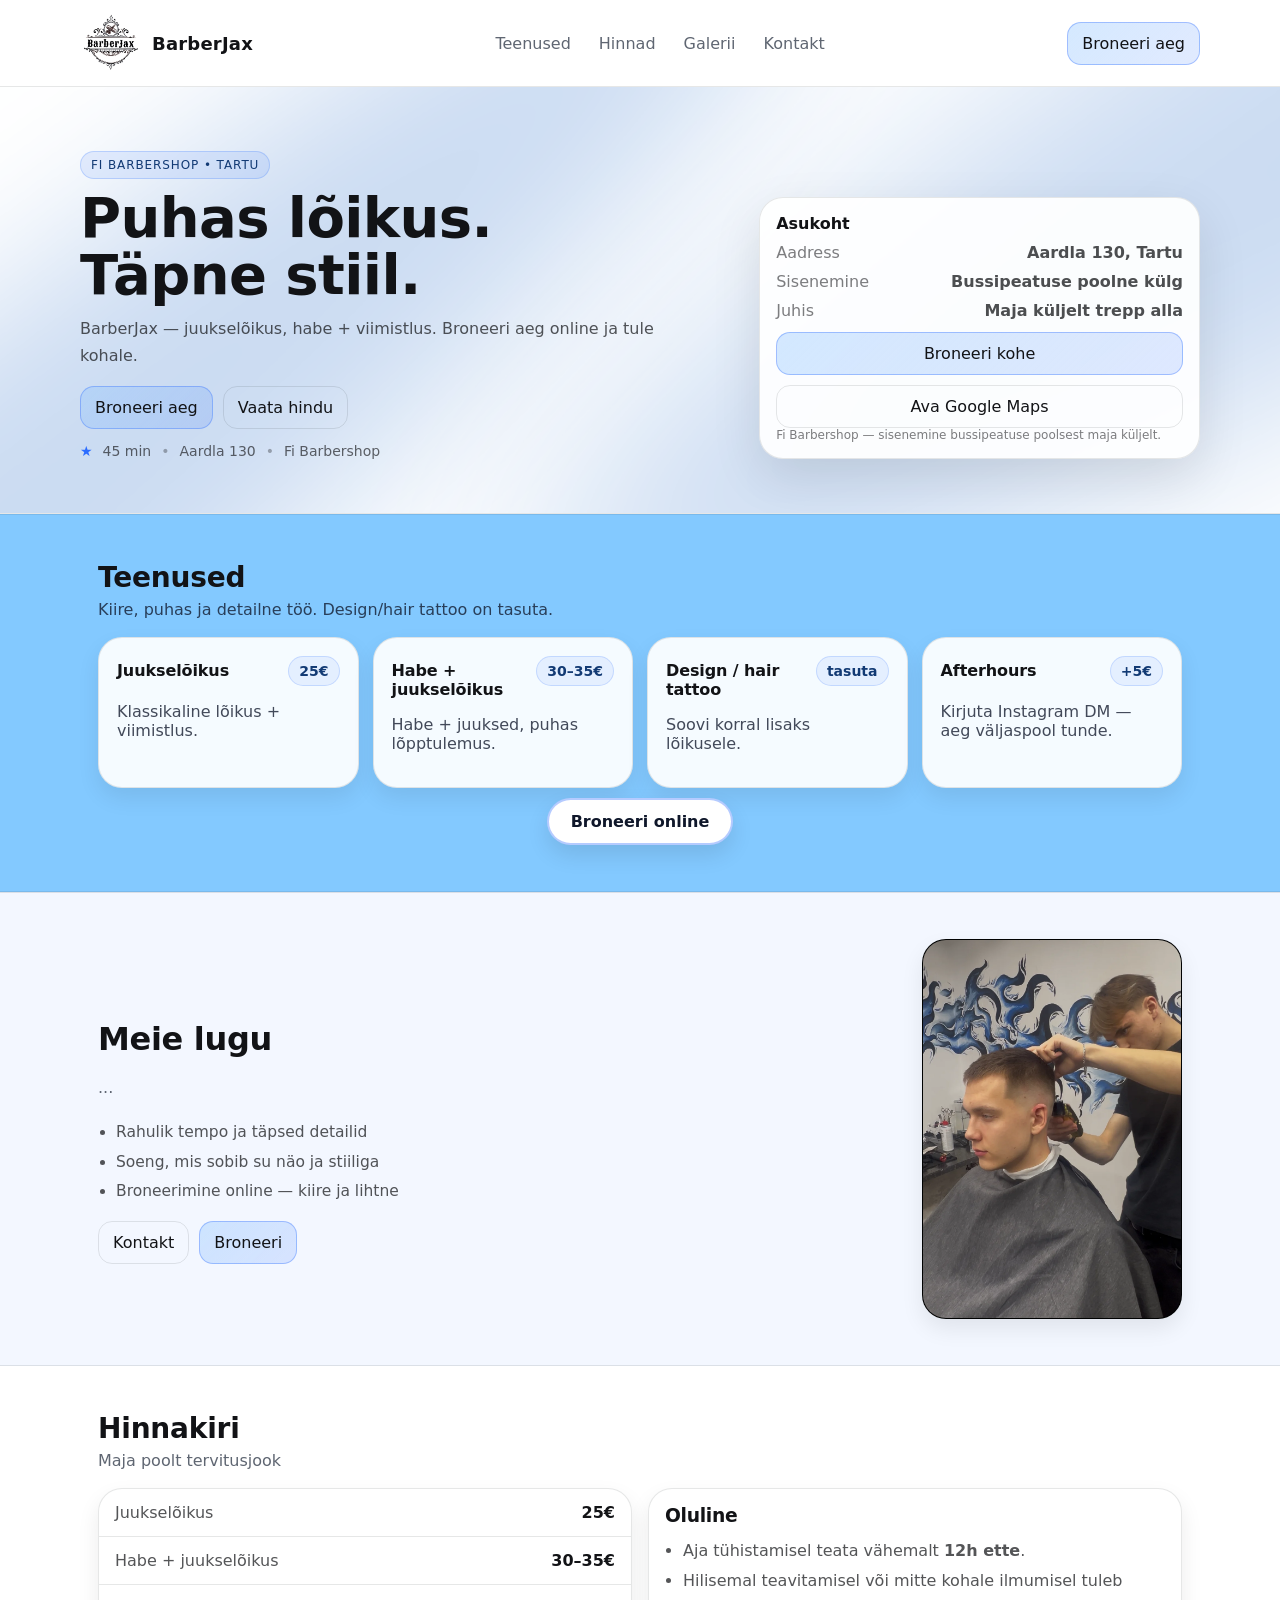
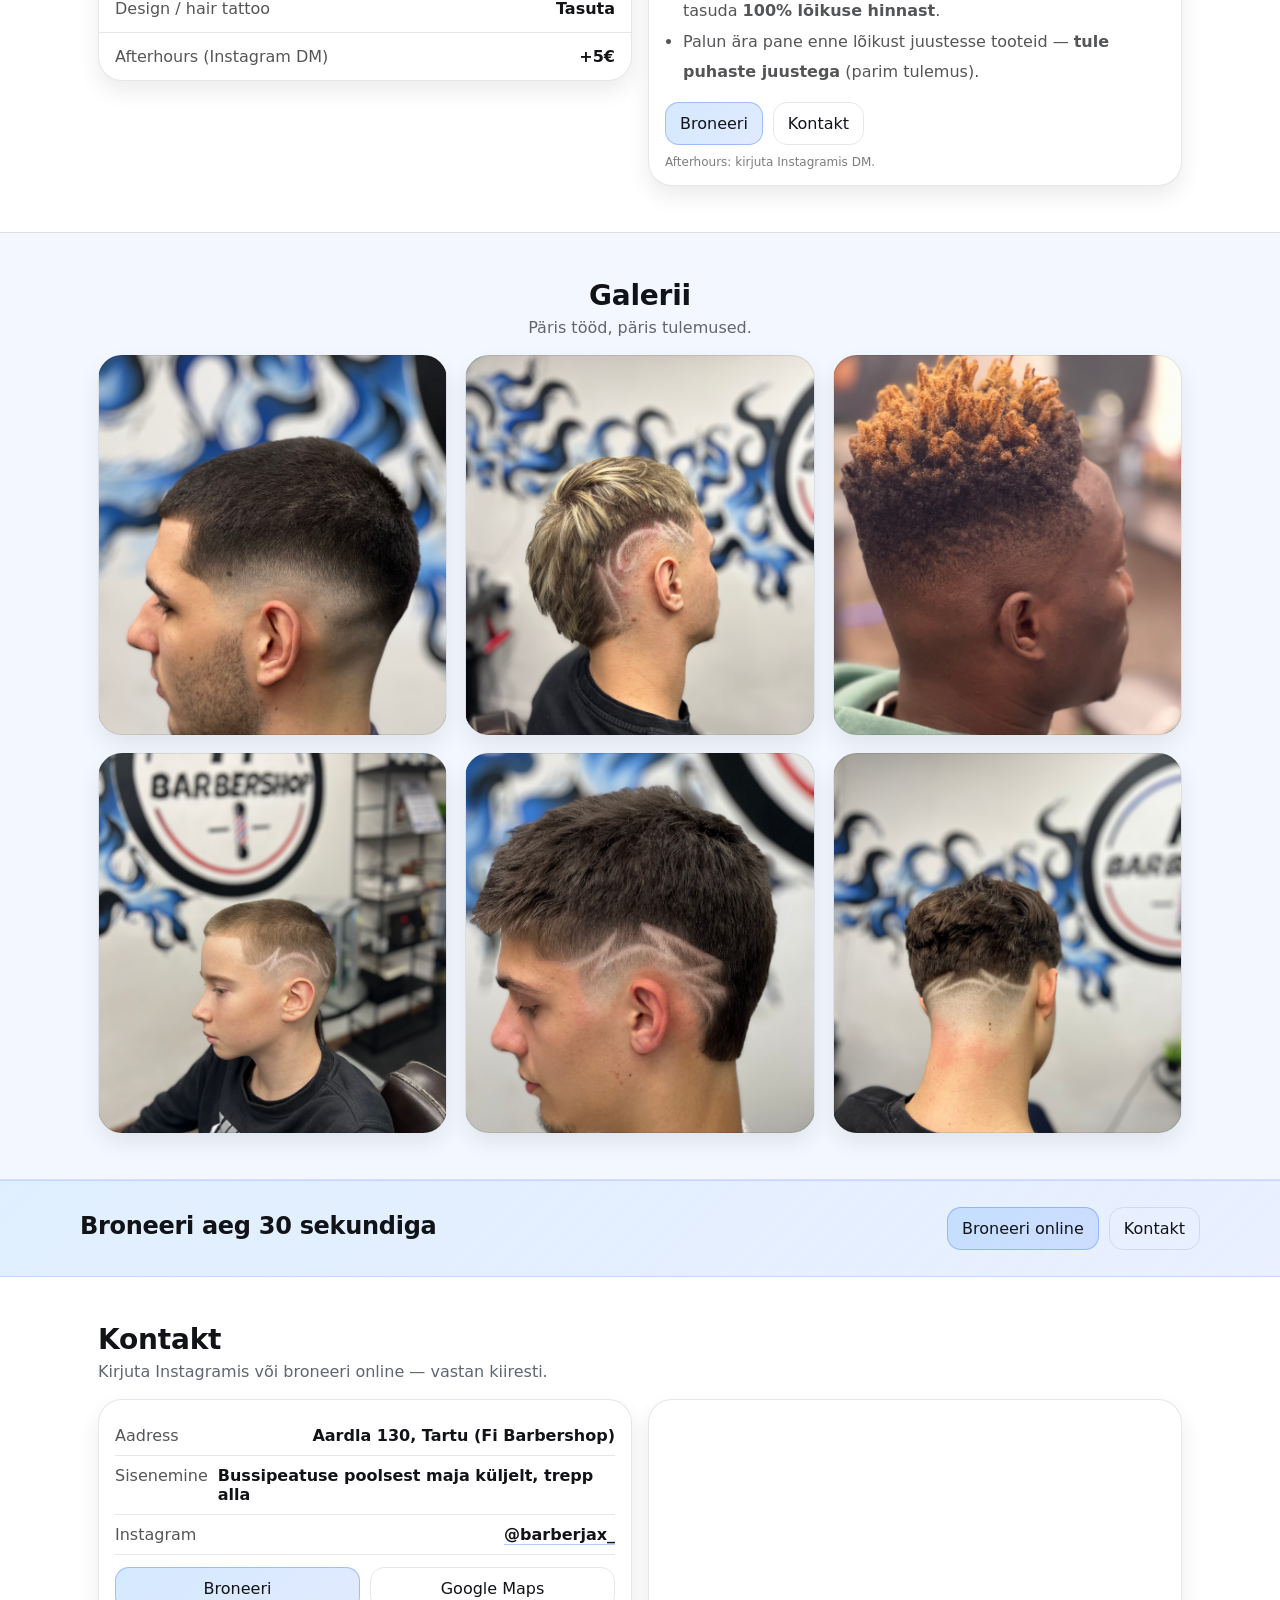
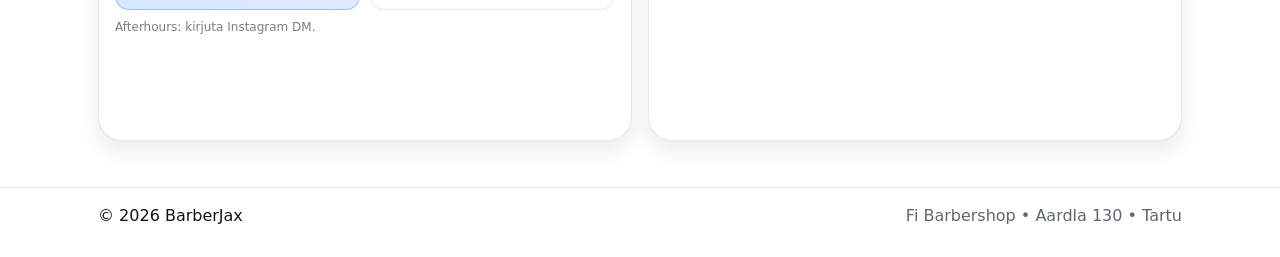
==== index.html @ cfac64bf "url logo" ====
<!-- index.html (täielik sisu) -->
<!doctype html>
<html lang="et">
<head>
  <meta charset="utf-8" />
  <meta name="viewport" content="width=device-width, initial-scale=1" />
  <title>BarberJax</title>
  <meta name="description" content="BarberJax — Fi Barbershop (Aardla 130, Tartu). Broneeri aeg online." />
  <link rel="stylesheet" href="styles.css" />
  <link rel="icon" href="favicon.ico">
  <link rel="icon" type="image/png" href="favicon.png">
  <link rel="apple-touch-icon" href="apple-touch-icon.png">
</head>
<body>

  <header class="nav" id="top">
    <div class="container nav-inner">
      <a class="brand" href="#top">
        <img src="logo.png" alt="BarberJax logo" />
        <span>BarberJax</span>
      </a>

      <nav class="menu" id="menu">
        <a href="#teenused">Teenused</a>
        <a href="#hinnad">Hinnad</a>
        <a href="#galerii">Galerii</a>
        <a href="#kontakt">Kontakt</a>
      </nav>

      <div class="nav-cta">
        <a class="btn btn-primary" href="https://calendly.com/jakob-puu/45min" target="_blank" rel="noreferrer">
          Broneeri aeg
        </a>
        <button class="burger" id="burger" aria-label="Ava menüü">☰</button>
      </div>
    </div>

    <div class="mobile" id="mobile">
      <a href="#teenused">Teenused</a>
      <a href="#hinnad">Hinnad</a>
      <a href="#galerii">Galerii</a>
      <a href="#kontakt">Kontakt</a>
      <a class="btn btn-primary" href="https://calendly.com/jakob-puu/45min" target="_blank" rel="noreferrer">Broneeri</a>
    </div>
  </header>

  <!-- HERO -->
  <section class="hero">
    <div class="hero-bg" aria-hidden="true"></div>

    <div class="container hero-inner">
      <div class="hero-left">
        <div class="kicker">fi barbershop • tartu</div>
        <h1>Puhas lõikus.<br/>Täpne stiil.</h1>
        <p class="lead">
          BarberJax — juukselõikus, habe + viimistlus.
          Broneeri aeg online ja tule kohale.
        </p>

        <div class="row">
          <a class="btn btn-primary" href="https://calendly.com/jakob-puu/45min" target="_blank" rel="noreferrer">Broneeri aeg</a>
          <a class="btn btn-ghost" href="#hinnad">Vaata hindu</a>
        </div>

        <div class="meta">
          <span class="star">★</span> <span>45 min</span>
          <span class="dot">•</span> <span>Aardla 130</span>
          <span class="dot">•</span> <span>Fi Barbershop</span>
        </div>
      </div>

      <div class="hero-right">
        <div class="info-card">
          <div class="ic-title">Asukoht</div>
          <div class="ic-list">
            <div><span>Aadress</span><b>Aardla 130, Tartu</b></div>
            <div><span>Sisenemine</span><b>Bussipeatuse poolne külg</b></div>
            <div><span>Juhis</span><b>Maja küljelt trepp alla</b></div>
          </div>

          <div class="row" style="margin-top:10px">
            <a class="btn btn-primary w100" href="https://calendly.com/jakob-puu/45min" target="_blank" rel="noreferrer">Broneeri kohe</a>
            <a class="btn btn-ghost w100" href="https://www.google.com/maps/search/?api=1&query=Aardla+130+Tartu" target="_blank" rel="noreferrer">Ava Google Maps</a>
          </div>

          <div class="hint">Fi Barbershop — sisenemine bussipeatuse poolsest maja küljelt.</div>
        </div>
      </div>
    </div>
  </section>

  <!-- TEENUSED -->
  <section class="section" id="teenused">
    <div class="container">
      <div class="section-head">
        <h2>Teenused</h2>
        <p class="muted">Kiire, puhas ja detailne töö. Design/hair tattoo on tasuta.</p>
      </div>

      <div class="cards services">
        <div class="card service-card">
          <div class="service-top">
            <h3>Juukselõikus</h3>
            <div class="service-price">25€</div>
          </div>
          <p class="muted">Klassikaline lõikus + viimistlus.</p>
        </div>

        <div class="card service-card">
          <div class="service-top">
            <h3>Habe + juukselõikus</h3>
            <div class="service-price">30–35€</div>
          </div>
          <p class="muted">Habe + juuksed, puhas lõpptulemus.</p>
        </div>

        <div class="card service-card">
          <div class="service-top">
            <h3>Design / hair tattoo</h3>
            <div class="service-price">tasuta</div>
          </div>
          <p class="muted">Soovi korral lisaks lõikusele.</p>
        </div>

        <div class="card service-card">
          <div class="service-top">
            <h3>Afterhours</h3>
            <div class="service-price">+5€</div>
          </div>
          <p class="muted">Kirjuta Instagram DM — aeg väljaspool tunde.</p>
        </div>
      </div>

      <div class="center">
        <a class="btn btn-primary" href="https://calendly.com/jakob-puu/45min" target="_blank" rel="noreferrer">
          Broneeri online
        </a>
      </div>
    </div>
  </section>

  <!-- ABOUT -->
  <section class="section soft" id="about">
  <div class="container about">

    <!-- vasak: tekst -->
    <div>
      <h2>Meie lugu</h2>
      <p class="muted">...</p>

      <ul class="check">
        <li>Rahulik tempo ja täpsed detailid</li>
        <li>Soeng, mis sobib su näo ja stiiliga</li>
        <li>Broneerimine online — kiire ja lihtne</li>
      </ul>

      <div class="row">
        <a class="btn btn-ghost" href="#kontakt">Kontakt</a>
        <a class="btn btn-primary" href="https://calendly.com/jakob-puu/45min" target="_blank" rel="noreferrer">Broneeri</a>
      </div>
    </div>

    <!-- parem: pilt -->
    <div class="about-media">
      <figure class="story-media">
        <picture>
          <source srcset="images/story.webp" type="image/webp">
          <img src="images/story.jpg" alt="BarberJax – lõikus Fi Barbershopis" loading="lazy">
        </picture>
      </figure>
    </div>

  </div>
</section>


  <!-- HINNAD + REEGLID -->
  <section class="section" id="hinnad">
    <div class="container">
      <div class="section-head">
        <h2>Hinnakiri</h2>
        <p class="muted">Maja poolt tervitusjook</p>
      </div>

      <div class="prices-wrap">
        <div class="price-box">
          <div class="price-row"><span>Juukselõikus</span><b>25€</b></div>
          <div class="price-row"><span>Habe + juukselõikus</span><b>30–35€</b></div>
          <div class="price-row"><span>Design / hair tattoo</span><b>Tasuta</b></div>
          <div class="price-row"><span>Afterhours (Instagram DM)</span><b>+5€</b></div>
        </div>

        <div class="rules">
          <h3>Oluline</h3>
          <ul class="check">
            <li>Aja tühistamisel teata vähemalt <b>12h ette</b>.</li>
            <li>Hilisemal teavitamisel või mitte kohale ilmumisel tuleb tasuda <b>100% lõikuse hinnast</b>.</li>
            <li>Palun ära pane enne lõikust juustesse tooteid — <b>tule puhaste juustega</b> (parim tulemus).</li>
          </ul>

          <div class="row">
            <a class="btn btn-primary" href="https://calendly.com/jakob-puu/45min" target="_blank" rel="noreferrer">Broneeri</a>
            <a class="btn btn-ghost" href="#kontakt">Kontakt</a>
          </div>

          <div class="hint" style="margin-top:10px;">
            Afterhours: kirjuta Instagramis DM.
          </div>
        </div>
      </div>
    </div>
  </section>

  <!-- GALERII -->
  <section class="section soft" id="galerii">
    <div class="container">
      <div class="section-head center">
        <h2>Galerii</h2>
        <p class="muted">Päris tööd, päris tulemused.</p>
      </div>

      <div class="gallery">
        <div class="g g1"></div>
        <div class="g g2"></div>
        <div class="g g3"></div>
        <div class="g g4"></div>
        <div class="g g5"></div>
        <div class="g g6"></div>
      </div>
    </div>
  </section>

  <!-- CTA -->
  <section class="cta">
    <div class="container cta-inner">
      <div>
        <h2>Broneeri aeg 30 sekundiga</h2>
      </div>
      <div class="row">
        <a class="btn btn-primary" href="https://calendly.com/jakob-puu/45min" target="_blank" rel="noreferrer">Broneeri online</a>
        <a class="btn btn-ghost" href="#kontakt">Kontakt</a>
      </div>
    </div>
  </section>

  <!-- KONTAKT -->
  <section class="section" id="kontakt">
    <div class="container">
      <div class="section-head">
        <h2>Kontakt</h2>
        <p class="muted">Kirjuta Instagramis või broneeri online — vastan kiiresti.</p>
      </div>

      <div class="contact">
        <div class="contact-card">
          <div class="crow"><span>Aadress</span><b>Aardla 130, Tartu (Fi Barbershop)</b></div>
          <div class="crow"><span>Sisenemine</span><b>Bussipeatuse poolsest maja küljelt, trepp alla</b></div>
          <div class="crow">
            <span>Instagram</span>
            <b><a class="ig" href="https://instagram.com/barberjax_" target="_blank" rel="noreferrer">@barberjax_</a></b>
          </div>

          <div class="row contact-actions">
            <a class="btn btn-primary w100" href="https://calendly.com/jakob-puu/45min" target="_blank" rel="noreferrer">Broneeri</a>
            <a class="btn btn-ghost w100" href="https://www.google.com/maps/search/?api=1&query=Aardla+130+Tartu" target="_blank" rel="noreferrer">Google Maps</a>
          </div>

          <div class="hint" style="margin-top:10px;">
            Afterhours: kirjuta Instagram DM.
          </div>
        </div>

        <div class="map">
          <iframe
            title="Aardla 130, Tartu"
            loading="lazy"
            referrerpolicy="no-referrer-when-downgrade"
            src="https://www.google.com/maps?q=Aardla%20130%20Tartu&output=embed">
          </iframe>
        </div>
      </div>
    </div>
  </section>

  <footer class="footer">
    <div class="container footer-inner">
      <div>© <span data-year></span> BarberJax</div>
      <div class="muted">Fi Barbershop • Aardla 130 • Tartu</div>
    </div>
  </footer>

  <script src="app.js"></script>
</body>
</html>
---- styles.css ----
/* styles.css (täielik sisu) */
:root{
  --bg:#ffffff;
  --soft:#f3f7ff;
  --text:#121316;
  --muted:#5f6672;
  --line:rgba(18,19,22,.10);

  --gold:#2b6cff;
  --gold2:#8fc5ff;

  --shadow:0 18px 50px rgba(0,0,0,.10);
  --shadow2:0 10px 22px rgba(0,0,0,.08);

  --r:18px;
  --r2:24px;
}

*{box-sizing:border-box}
html,body{height:100%}
body{
  margin:0;
  font-family: "Plus Jakarta Sans", ui-sans-serif, system-ui, -apple-system, Segoe UI, Roboto, Arial, sans-serif;
  background:var(--bg);
  color:var(--text);
}
a{color:inherit; text-decoration:none}
.container{max-width:1120px; margin:0 auto; padding:0 18px}
.muted{color:var(--muted)}
.center{text-align:center}
.row{display:flex; gap:10px; flex-wrap:wrap; align-items:center}
.w100{width:100%}

/* optional: natuke “premium” tihedam pealkiri */
h1,h2,h3{letter-spacing:-0.3px}

/* NAV */
.nav{
  position:sticky; top:0; z-index:50;
  background:rgba(255,255,255,.88);
  backdrop-filter: blur(10px);
  border-bottom:1px solid var(--line);
}
.nav-inner{
  display:flex; align-items:center; justify-content:space-between;
  padding:12px 0; gap:14px;
}
.brand{display:flex; align-items:center; gap:10px; font-weight:900; letter-spacing:.2px}
.brand img{
  width:62px;
  height:62px;
  object-fit:contain;

  border:0;
  padding:0;
  background:transparent;
  border-radius:0;
}
.brand span{font-size:18px;}

.menu{display:flex; gap:8px; align-items:center}
.menu a{
  padding:8px 10px;
  border-radius:12px;
  color:var(--muted);
}
.menu a:hover{background:rgba(0,0,0,.04); color:var(--text)}
.nav-cta{display:flex; gap:10px; align-items:center}
.burger{
  display:none;
  border:1px solid var(--line);
  background:#fff;
  border-radius:12px;
  padding:10px 12px;
  cursor:pointer;
}
.mobile{
  display:none;
  border-top:1px solid var(--line);
  padding:10px 18px 14px;
  background:#fff;
}
.mobile a{display:block; padding:10px 8px; border-radius:12px; color:var(--muted)}
.mobile a:hover{background:rgba(0,0,0,.04); color:var(--text)}
.mobile.open{display:grid; gap:6px}

/* BUTTONS */
.btn{
  display:inline-flex; align-items:center; justify-content:center;
  padding:11px 14px;
  border-radius:14px;
  border:1px solid var(--line);
  background:#fff;
  cursor:pointer;
  transition: transform .12s ease, box-shadow .12s ease, border-color .12s ease;
}
.btn:hover{transform:translateY(-1px); box-shadow:var(--shadow2)}
.btn-primary{
  border-color:rgba(43,108,255,.35);
  background:linear-gradient(135deg, rgba(143,197,255,.38), rgba(43,108,255,.14));
}
.btn-ghost{background:transparent}

/* HERO */
.hero{
  position:relative;
  overflow:hidden;
  border-bottom:1px solid var(--line);
}
.hero-bg{
  position:absolute; inset:0;
  background: url("images/hero-bg.png") center/cover no-repeat;
}
.hero-inner{
  position:relative; z-index:2;
  padding:64px 0 54px;
  display:grid;
  grid-template-columns: 1.2fr .8fr;
  gap:18px;
  align-items:end;
}
.kicker{
  display:inline-flex;
  padding:6px 10px;
  border-radius:999px;
  background:rgba(43,108,255,.10);
  border:1px solid rgba(43,108,255,.22);
  color:#123a74;
  font-size:12px;
  text-transform:uppercase;
  letter-spacing:.9px;
  margin-bottom:10px;
}
.hero h1{
  font-size:56px;
  line-height:1.02;
  letter-spacing:-.6px;
  margin:0 0 12px;
}
.lead{
  margin:0 0 16px;
  color:rgba(18,19,22,.72);
  font-size:16px;
  line-height:1.7;
  max-width:58ch;
}
.meta{
  margin-top:14px;
  display:flex; gap:10px; flex-wrap:wrap;
  color:rgba(18,19,22,.65);
  font-size:14px;
}
.star{color:var(--gold)}
.dot{opacity:.5}

.info-card{
  background:rgba(255,255,255,.92);
  border:1px solid var(--line);
  border-radius:var(--r2);
  padding:16px;
  box-shadow:var(--shadow);
}
.ic-title{font-weight:900; margin-bottom:10px}
.ic-list{display:grid; gap:10px; margin-bottom:12px}
.ic-list div{display:flex; justify-content:space-between; gap:10px; color:rgba(18,19,22,.75)}
.ic-list span{color:rgba(18,19,22,.55)}
.hint{font-size:12px; color:rgba(18,19,22,.55)}

/* SECTIONS */
.section{padding:46px 0}
.section.soft{
  background:var(--soft);
  border-top:1px solid var(--line);
  border-bottom:1px solid var(--line);
}
.section-head{margin-bottom:18px}
.section-head.center{text-align:center}
.section-head h2{margin:0 0 6px; font-size:28px; letter-spacing:-.2px}
.section-head p{margin:0}

/* SERVICES */
.cards{
  display:grid;
  grid-template-columns: repeat(4, 1fr);
  gap:14px;
}
.card{
  background:#fff;
  border:1px solid var(--line);
  border-radius:var(--r2);
  padding:16px;
  box-shadow:var(--shadow2);
}

/* SERVICES (no icons) */
.cards.services{
  grid-template-columns: repeat(4, 1fr);
}
.service-card{
  padding:18px;
  transition: transform .12s ease, box-shadow .12s ease, border-color .12s ease;
}
.service-card:hover{
  transform: translateY(-2px);
  box-shadow: var(--shadow);
  border-color: rgba(43,108,255,.22);
}
.service-top{
  display:flex;
  align-items:baseline;
  justify-content:space-between;
  gap:12px;
  margin-bottom:6px;
}
.service-top h3{
  margin:0;
  font-size:16px;
  letter-spacing:-.1px;
}
.service-price{
  font-weight:900;
  font-size:14px;
  padding:6px 10px;
  border-radius:999px;
  border:1px solid rgba(43,108,255,.18);
  background: rgba(43,108,255,.08);
  color:#123a74;
  white-space:nowrap;
}

/* ✅ TEENUSED: nupp natuke allapoole */
#teenused .center{ margin-top: 10px; }

/* ✅ TEENUSED: ühtlane sinine taust + must tekst */
#teenused{
  background: #83c9ff;
  border-top: 1px solid rgba(0,0,0,.08);
  border-bottom: 1px solid rgba(0,0,0,.08);
}
#teenused, #teenused h2, #teenused h3, #teenused p{ color:#121316; }
#teenused .muted{ color: rgba(15,23,42,.78); }
#teenused .card{ background: rgba(255,255,255,.92); }

/* ✅ TEENUSED: “Broneeri online” nupp valge */
#teenused .center .btn{
  background:#fff;
  color:#0f172a;
  font-weight:800;
  border: 2px solid rgba(43,108,255,.35);
  border-radius: 999px;
  padding: 12px 22px;
  box-shadow: 0 10px 22px rgba(0,0,0,.10);
}
#teenused .center .btn:hover{
  transform: translateY(-1px);
  box-shadow: 0 14px 28px rgba(0,0,0,.14);
}

/* ✅ FIX: TEENUSED kastid tagasi “nagu enne” */
#teenused .service-card{ min-height: unset; display: block; }
#teenused .card{ border-color: var(--line); }
#teenused .service-card:hover{
  transform: translateY(-2px);
  box-shadow: var(--shadow);
  border-color: rgba(43,108,255,.22);
}

/* old icon/price not used */
.icon{display:none}
.price{display:none}

/* ABOUT (tekst vasakul + väike püstipilt paremal) */
.about{
  display:grid;
  grid-template-columns: 1.12fr .88fr;
  gap:22px;
  align-items:center;
}
.check{
  margin:10px 0 14px;
  padding-left:18px;
  color:rgba(18,19,22,.72);
  line-height:1.9;
}

.about-media{
  display:flex;
  justify-content:flex-end;
}

/* ✅ väiksem “story” pilt */
.story-media{
  width:100%;
  max-width:260px;       /* <-- suurus: proovi 220–300 */
  aspect-ratio: 9 / 16;
  border-radius: var(--r2);
  overflow:hidden;
  border:1px solid var(--line);
  box-shadow: var(--shadow2);
  background:#000;
  margin:0;
}

/* ABOUT tekst natuke suurem ja loetavam */
#about h2{
  font-size: 32px;
  margin-bottom: 10px;
}

#about p.muted{
  font-size: 16px;
  line-height: 1.75;
  max-width: 62ch;
}

#about .check{
  font-size: 15.5px;
  line-height: 1.9;
}

/* “lagi” kõrgusele desktopis */
@media (min-width: 981px){
  .story-media{ max-height:380px; }
}

.story-media img{
  width:100%;
  height:100%;
  display:block;
  object-fit:cover;
  object-position: 70% 50%;
}

/* (valikuline) vana about.jpg placeholder — kui enam ei kasuta, võid kustutada */
.about-img{
  border-radius:var(--r2);
  border:1px solid var(--line);
  background: url("images/about.jpg") center/cover no-repeat;
  box-shadow:var(--shadow);
  min-height:280px;
}

/* PRICES + RULES */
.prices-wrap{
  display:grid;
  grid-template-columns: 1fr 1fr;
  gap:16px;
  align-items:start;
}
.price-box{
  background:#fff;
  border:1px solid var(--line);
  border-radius:var(--r2);
  box-shadow:var(--shadow2);
  overflow:hidden;
}
.price-row{
  display:flex; justify-content:space-between; gap:10px;
  padding:14px 16px;
  border-bottom:1px solid var(--line);
  color:rgba(18,19,22,.72);
}
.price-row:last-child{border-bottom:0}
.price-row b{color:var(--text)}
.rules{
  background:#fff;
  border:1px solid var(--line);
  border-radius:var(--r2);
  box-shadow:var(--shadow2);
  padding:16px;
}
.rules h3{margin:0 0 8px}

/* GALLERY */
.gallery{
  display:grid;
  grid-template-columns: repeat(3, 1fr);
  gap:18px;
}
.g{
  display:block;
  width:100%;
  height: clamp(380px, 28vw, 620px);
  border-radius: var(--r2);
  overflow:hidden;
  border: 1px solid var(--line);
  box-shadow: var(--shadow2);

  background-repeat:no-repeat;
  background-size:cover;
  background-position:50% 20%;
}
.g1{background-image:url("images/g1.jpg")}
.g2{background-image:url("images/g2.jpg")}
.g3{background-image:url("images/g3.jpg")}
.g4{background-image:url("images/g4.jpg")}
.g5{background-image:url("images/g5.jpg")}
.g6{background-image:url("images/g6.jpg")}

/* CTA */
.cta{
  background:linear-gradient(135deg, rgba(143,197,255,.28), rgba(43,108,255,.10));
  border-top:1px solid rgba(43,108,255,.18);
  border-bottom:1px solid rgba(43,108,255,.18);
}
.cta-inner{
  padding:26px 0;
  display:flex; align-items:center; justify-content:space-between;
  gap:14px; flex-wrap:wrap;
}
.cta-inner h2{margin:0 0 4px; font-size:24px}
.cta-inner p{margin:0}

/* CONTACT */
.contact{
  display:grid;
  grid-template-columns: 1fr 1fr;
  gap:16px;
  align-items:stretch;
}
.contact-card{
  background:#fff;
  border:1px solid var(--line);
  border-radius:var(--r2);
  padding:16px;
  box-shadow:var(--shadow2);
}
.crow{
  display:flex; justify-content:space-between; gap:10px;
  padding:10px 0;
  border-bottom:1px solid var(--line);
  color:rgba(18,19,22,.72);
}
.crow:last-child{border-bottom:0}
.crow b{color:var(--text)}
.contact-actions{margin-top:12px}
.contact-actions .btn{flex:1}

.ig{
  color: var(--text);
  text-decoration: none;
  border-bottom: 1px solid rgba(43,108,255,.35);
}
.ig:hover{
  border-bottom-color: rgba(43,108,255,.75);
}

/* map like card */
.map{
  background:#fff;
  border:1px solid var(--line);
  border-radius:var(--r2);
  box-shadow:var(--shadow2);
  overflow:hidden;
}
.map iframe{
  width:100%;
  height:100%;
  min-height:340px;
  border:0;
  display:block;
}

/* FOOTER */
.footer{
  border-top:1px solid var(--line);
  padding:18px 0 32px;
}
.footer-inner{
  display:flex; justify-content:space-between; gap:12px;
  flex-wrap:wrap;
}

/* RESPONSIVE */
@media (max-width: 980px){
  .menu{display:none}
  .burger{display:inline-flex}
  .hero-inner{grid-template-columns:1fr}
  .cards{grid-template-columns:repeat(2,1fr)}
  .about{grid-template-columns:1fr}
  .about-media{justify-content:center}
  .prices-wrap{grid-template-columns:1fr}
  .gallery{grid-template-columns:repeat(2,1fr)}
  .contact{grid-template-columns:1fr}
  .hero h1{font-size:44px}
}
@media (max-width: 520px){
  .cards{grid-template-columns:1fr}
  .hero h1{font-size:38px}
}

/* ✅ MOBILE POLISH (telefonis ilusam) */
@media (max-width: 760px){

  .nav-inner{padding:10px 0}
  .brand img{width:34px; height:34px}
  .brand span{font-size:16px}

  .hero-inner{
    padding:44px 0 32px;
    gap:14px;
    align-items:stretch;
  }
  .hero h1{
    font-size:36px;
    line-height:1.06;
    margin-bottom:10px;
  }
  .lead{font-size:15px}
  .meta{font-size:13px}

  .hero-left .row{
    flex-direction:column;
    align-items:stretch;
  }
  .hero-left .row .btn{width:100%}

  .info-card{padding:14px}
  .ic-list div{
    flex-direction:column;
    align-items:flex-start;
    gap:4px;
  }

  .cards.services{
    grid-template-columns: 1fr;
  }

  #teenused .center .btn{
    width:100%;
    max-width:420px;
  }

  .about .row{
    flex-direction:column;
    align-items:stretch;
  }
  .about .row .btn{width:100%}

  .rules .row{
    flex-direction:column;
    align-items:stretch;
  }
  .rules .row .btn{width:100%}

  .gallery{gap:12px}
  .g{
    height: clamp(240px, 52vw, 360px);
    background-position:center;
  }

  .cta-inner{
    flex-direction:column;
    align-items:flex-start;
  }
  .cta-inner .row{
    width:100%;
    flex-direction:column;
    align-items:stretch;
  }
  .cta-inner .row .btn{width:100%}

  .crow{
    flex-direction:column;
    align-items:flex-start;
    gap:4px;
  }
  .crow b, .ic-list b{
    word-break:break-word;
  }
  .map iframe{min-height:260px}
}

/* extra: kõige väiksemad telefonid */
@media (max-width: 420px){
  .hero h1{font-size:32px}
  .kicker{font-size:11px}
}
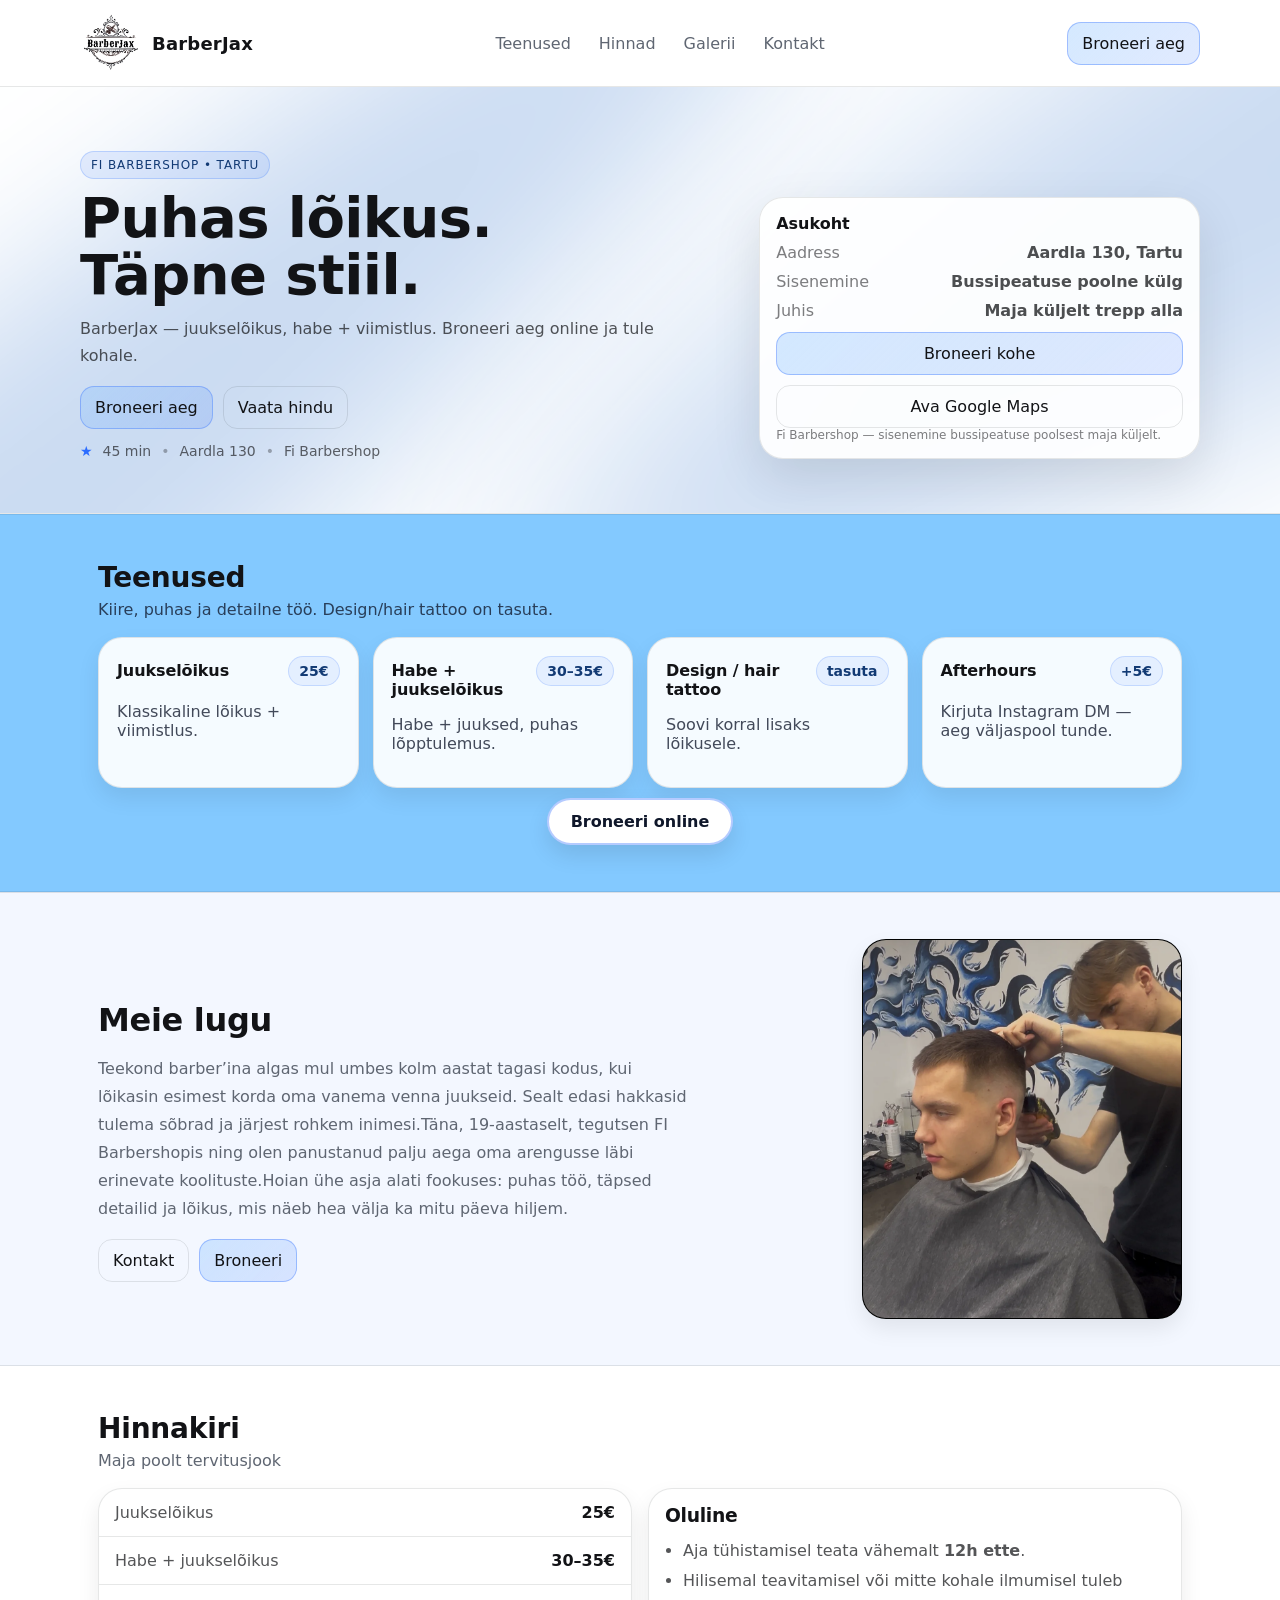
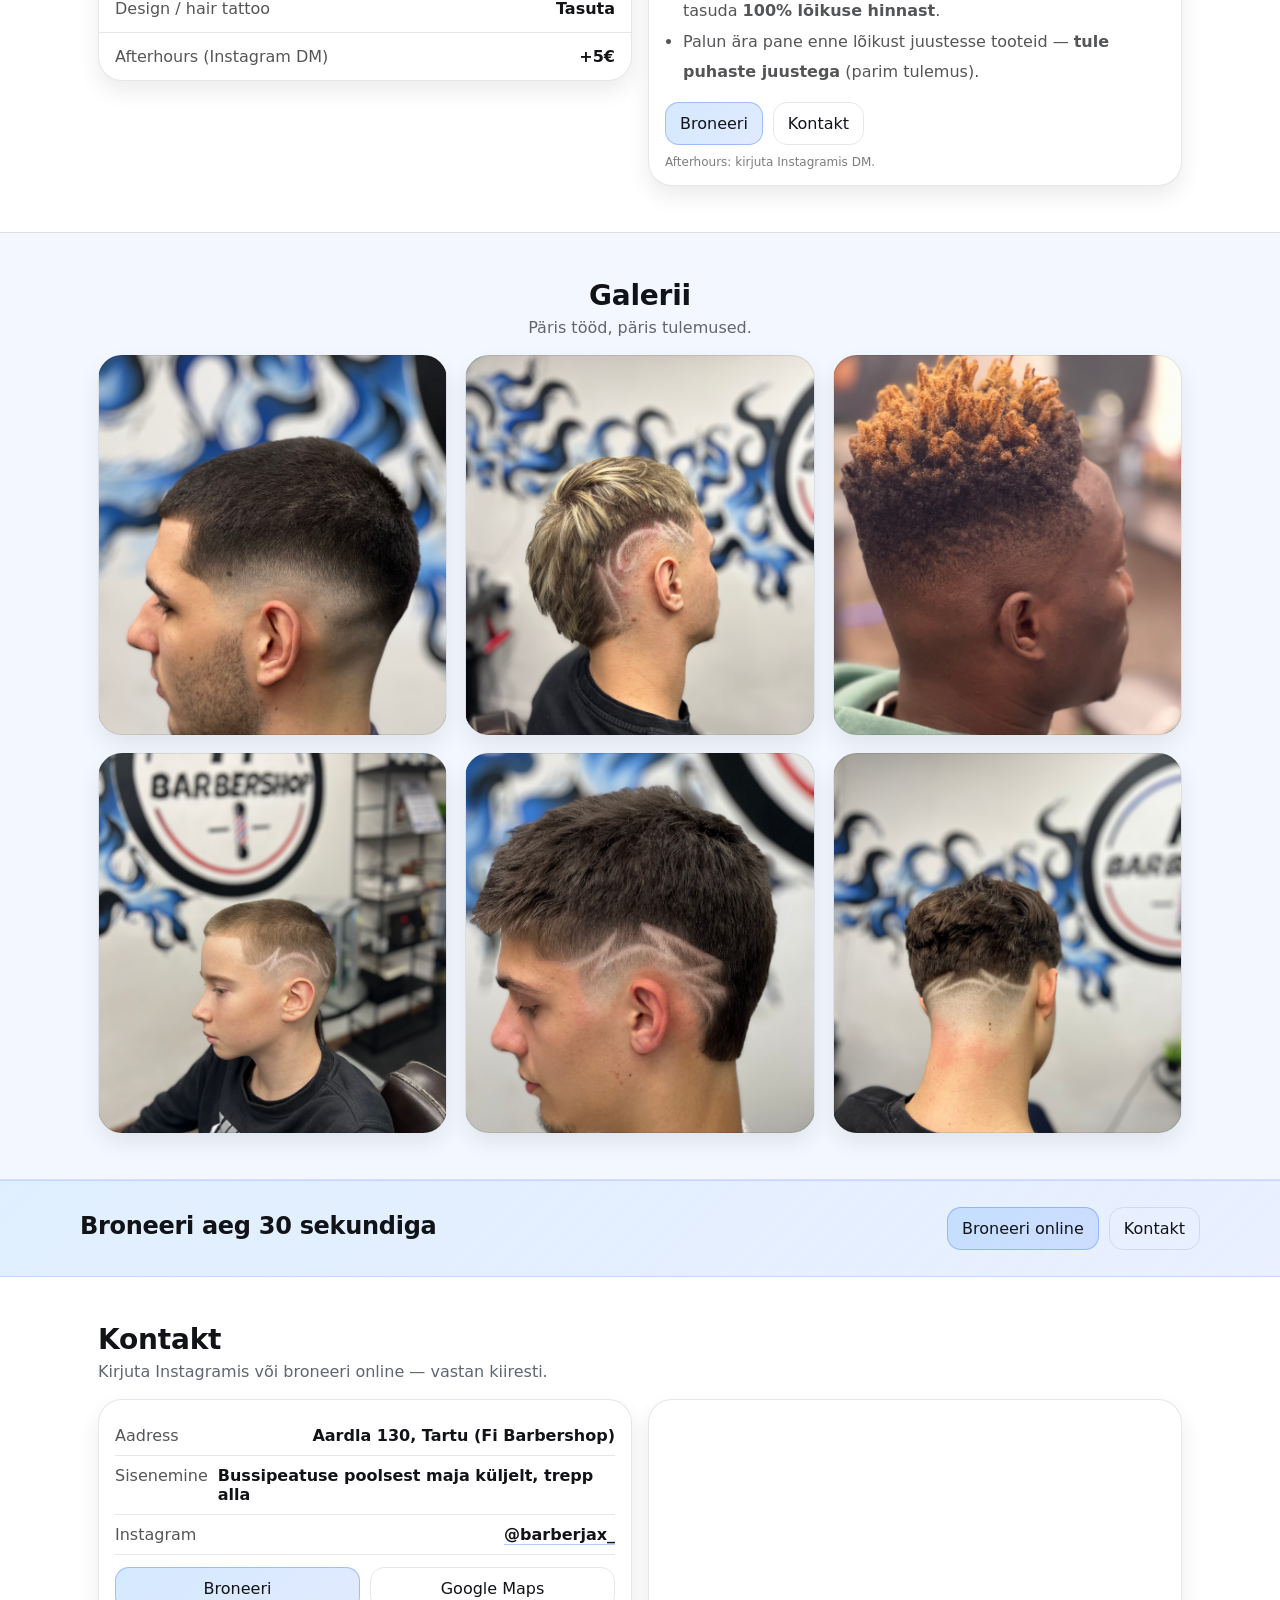
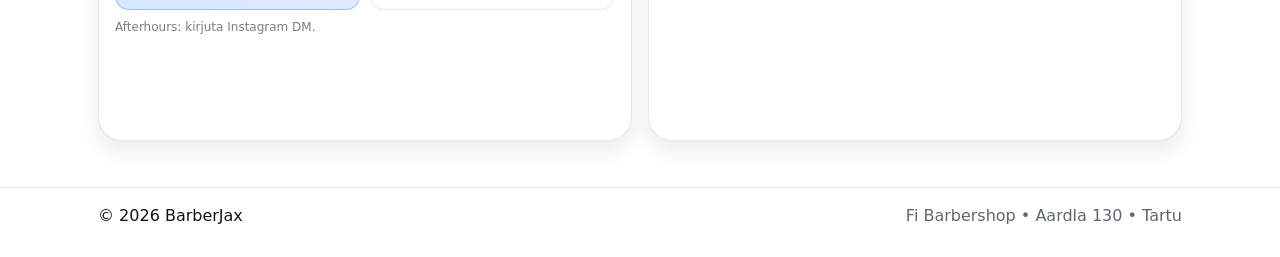
==== commit 1e4d7a61: "meie lugu" ====
--- a/index.html
+++ b/index.html
@@ -146,13 +146,14 @@
     <!-- vasak: tekst -->
     <div>
       <h2>Meie lugu</h2>
-      <p class="muted">...</p>
-
-      <ul class="check">
-        <li>Rahulik tempo ja täpsed detailid</li>
-        <li>Soeng, mis sobib su näo ja stiiliga</li>
-        <li>Broneerimine online — kiire ja lihtne</li>
-      </ul>
+      <p class="muted">
+        Teekond barber’ina algas mul umbes kolm aastat tagasi kodus, kui lõikasin esimest korda oma vanema venna juukseid.
+        Sealt edasi hakkasid tulema sõbrad ja järjest rohkem inimesi.Täna, 19-aastaselt, tegutsen FI Barbershopis ning 
+        olen panustanud palju aega oma arengusse läbi erinevate koolituste.Hoian ühe asja alati fookuses: puhas töö, täpsed
+        detailid ja lõikus, mis näeb hea välja ka mitu päeva hiljem.
+      </p>
+
+        
 
       <div class="row">
         <a class="btn btn-ghost" href="#kontakt">Kontakt</a>
--- a/styles.css
+++ b/styles.css
@@ -291,7 +291,7 @@
 /* ✅ väiksem “story” pilt */
 .story-media{
   width:100%;
-  max-width:260px;       /* <-- suurus: proovi 220–300 */
+  max-width:320px;       /* <-- suurus: proovi 220–300 */
   aspect-ratio: 9 / 16;
   border-radius: var(--r2);
   overflow:hidden;
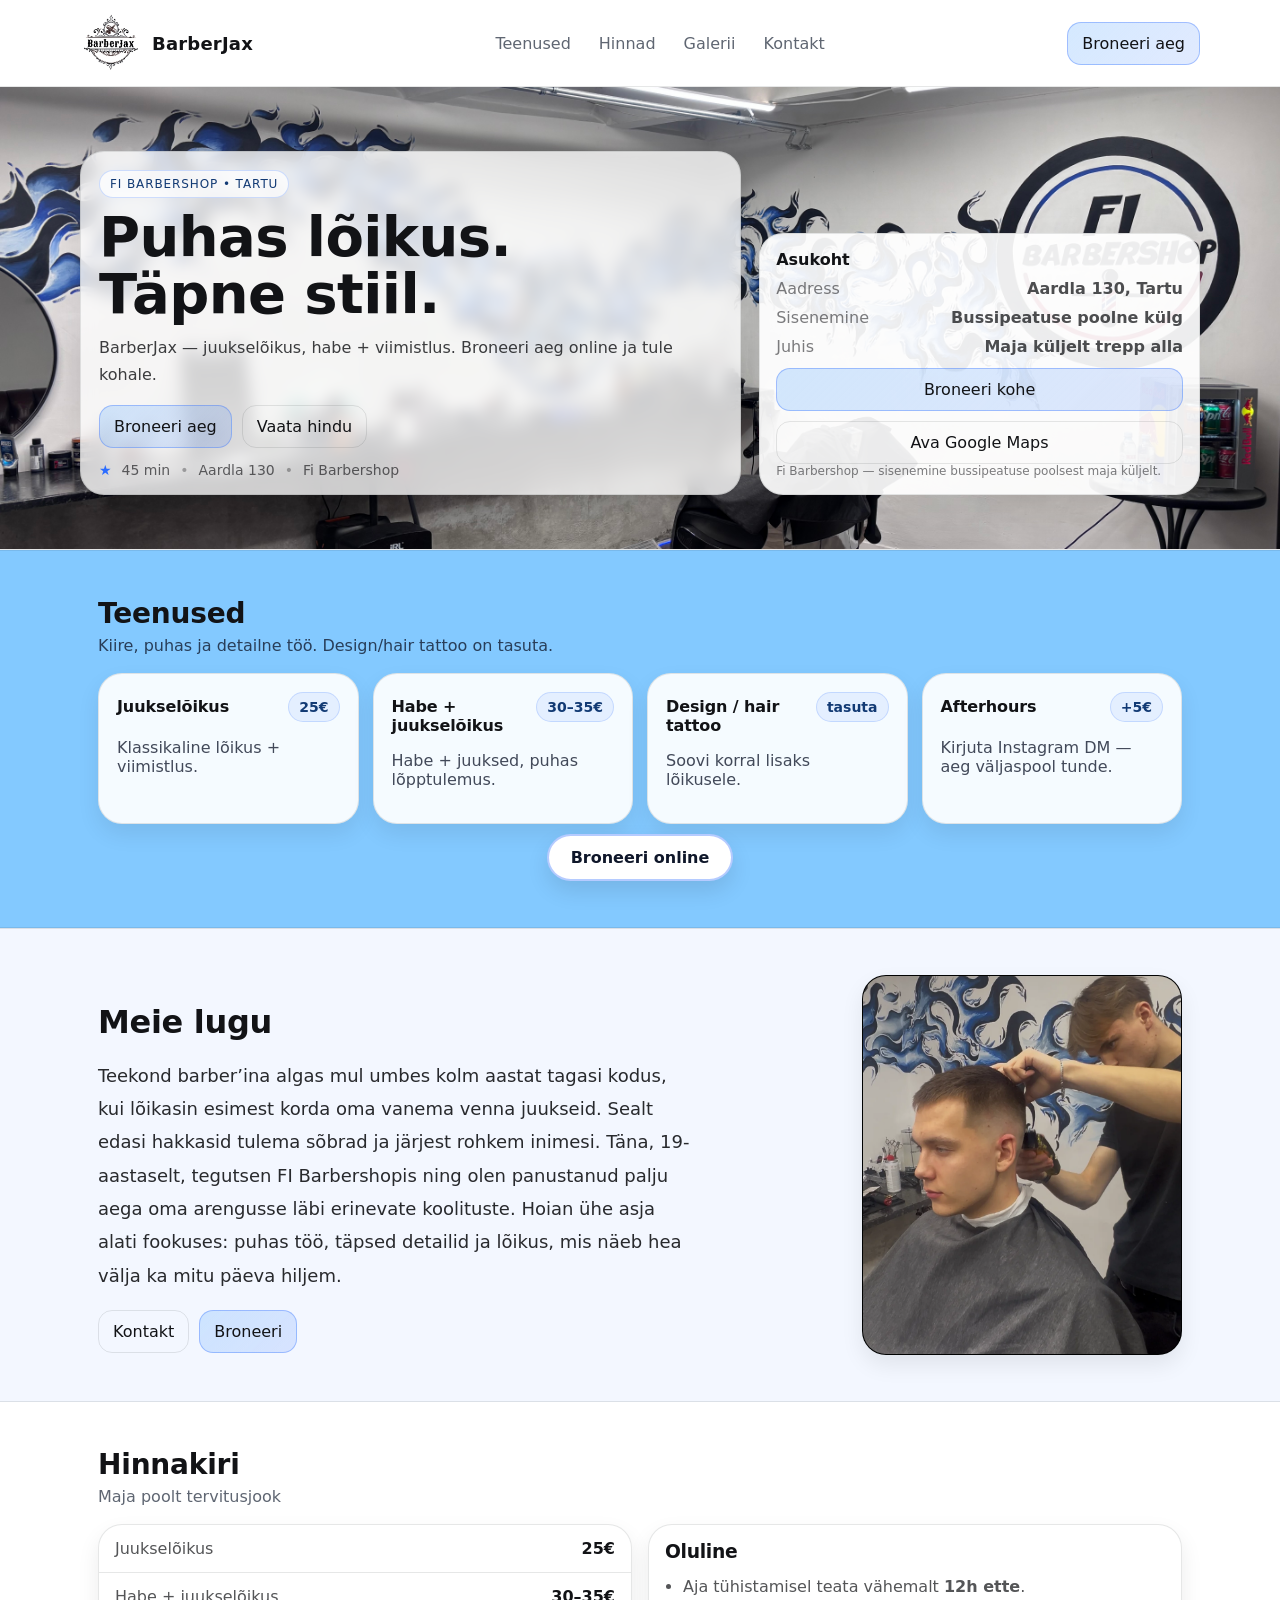
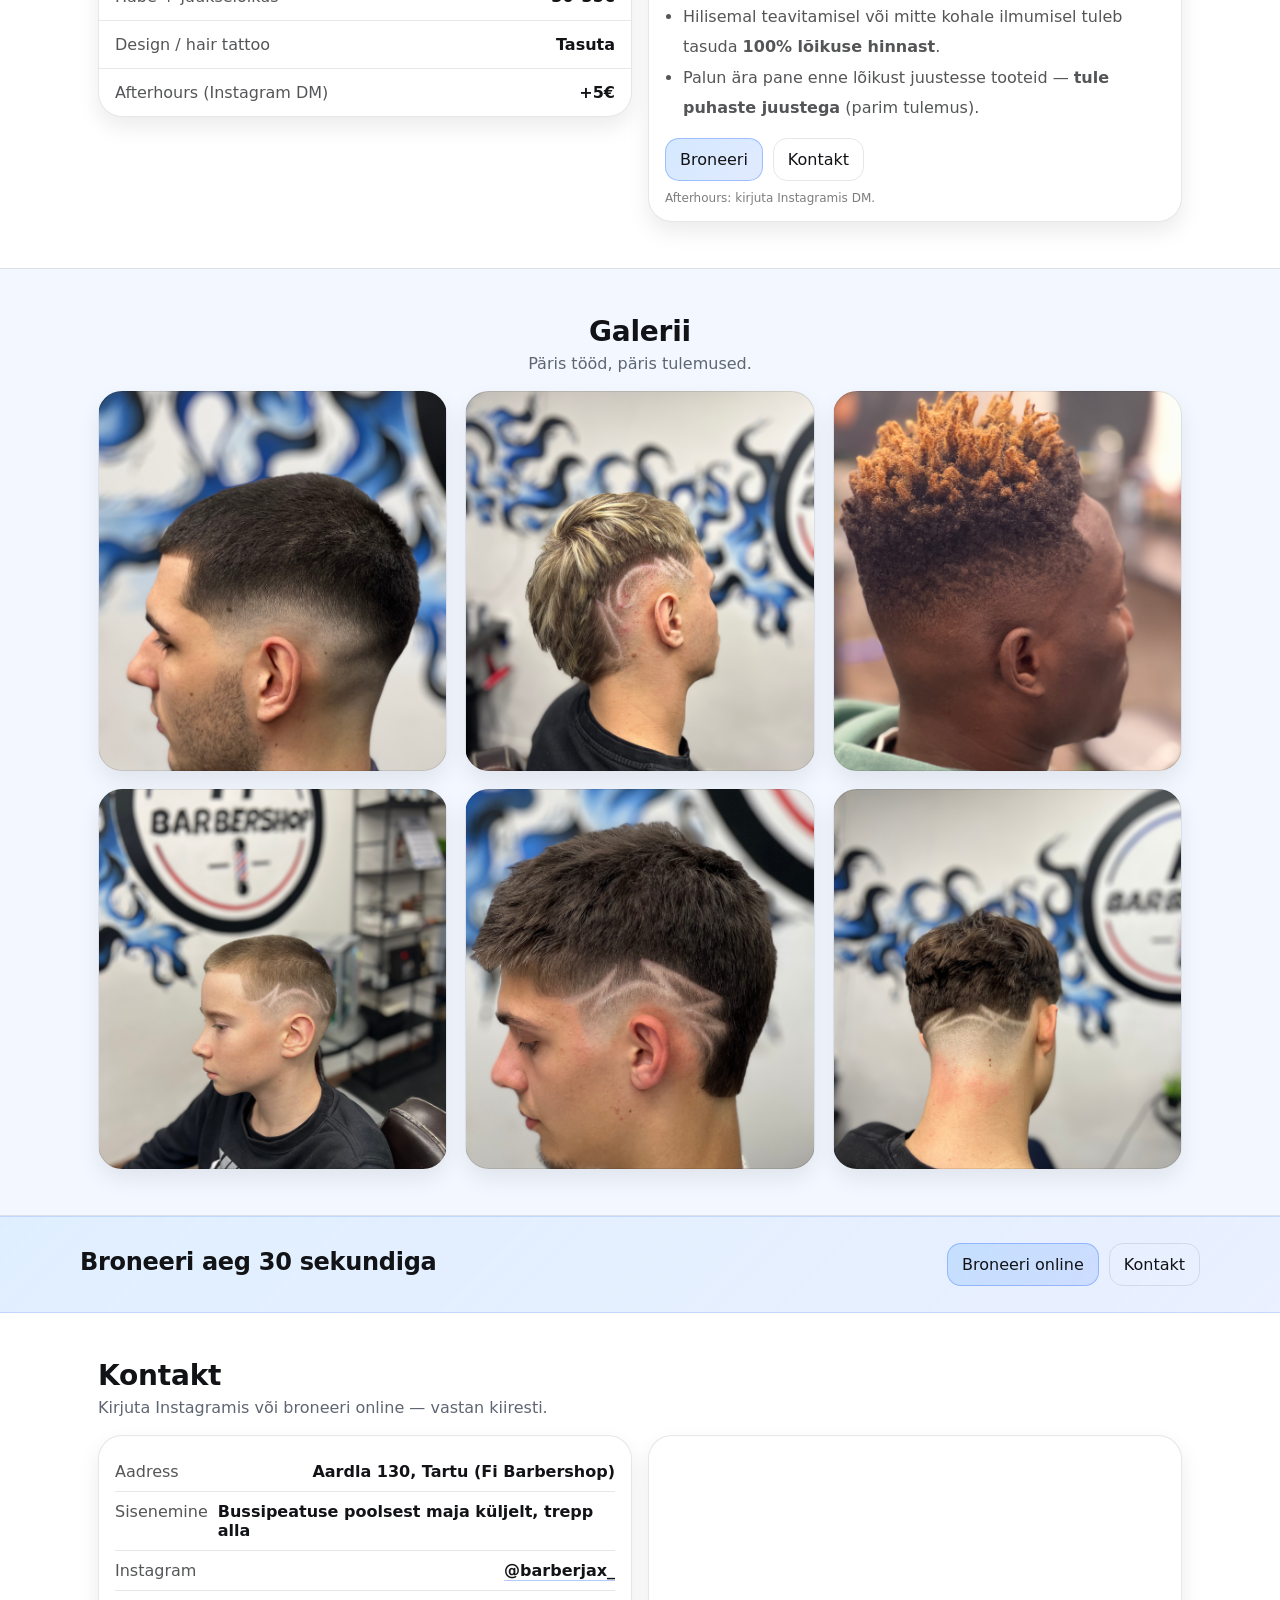
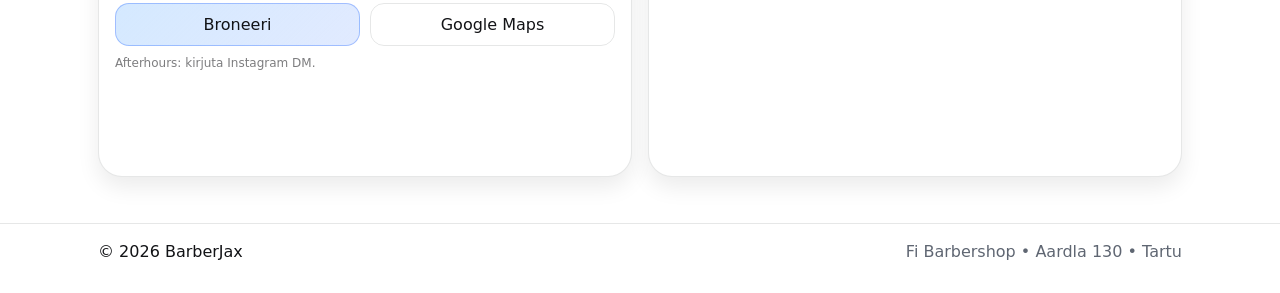
==== commit 5cae9185: "teksti parandus" ====
--- a/index.html
+++ b/index.html
@@ -148,8 +148,8 @@
       <h2>Meie lugu</h2>
       <p class="muted">
         Teekond barber’ina algas mul umbes kolm aastat tagasi kodus, kui lõikasin esimest korda oma vanema venna juukseid.
-        Sealt edasi hakkasid tulema sõbrad ja järjest rohkem inimesi.Täna, 19-aastaselt, tegutsen FI Barbershopis ning 
-        olen panustanud palju aega oma arengusse läbi erinevate koolituste.Hoian ühe asja alati fookuses: puhas töö, täpsed
+        Sealt edasi hakkasid tulema sõbrad ja järjest rohkem inimesi. Täna, 19-aastaselt, tegutsen FI Barbershopis ning 
+        olen panustanud palju aega oma arengusse läbi erinevate koolituste. Hoian ühe asja alati fookuses: puhas töö, täpsed
         detailid ja lõikus, mis näeb hea välja ka mitu päeva hiljem.
       </p>
 
--- a/styles.css
+++ b/styles.css
@@ -119,11 +119,19 @@
   gap:18px;
   align-items:end;
 }
+.hero-left{
+  background: rgba(255,255,255,.78);
+  border: 1px solid rgba(18,19,22,.10);
+  border-radius: var(--r2);
+  padding: 18px 18px 16px;
+  box-shadow: var(--shadow2);
+  backdrop-filter: blur(8px);
+}
 .kicker{
   display:inline-flex;
   padding:6px 10px;
   border-radius:999px;
-  background:rgba(43,108,255,.10);
+  background: rgba(255,255,255,.75);
   border:1px solid rgba(43,108,255,.22);
   color:#123a74;
   font-size:12px;
@@ -139,7 +147,7 @@
 }
 .lead{
   margin:0 0 16px;
-  color:rgba(18,19,22,.72);
+  color: rgba(18,19,22,.82);
   font-size:16px;
   line-height:1.7;
   max-width:58ch;
@@ -308,9 +316,10 @@
 }
 
 #about p.muted{
-  font-size: 16px;
-  line-height: 1.75;
-  max-width: 62ch;
+  font-size: 18px;
+  line-height: 1.85;
+  max-width: 70ch;
+  color: rgba(18,19,22,.90);
 }
 
 #about .check{
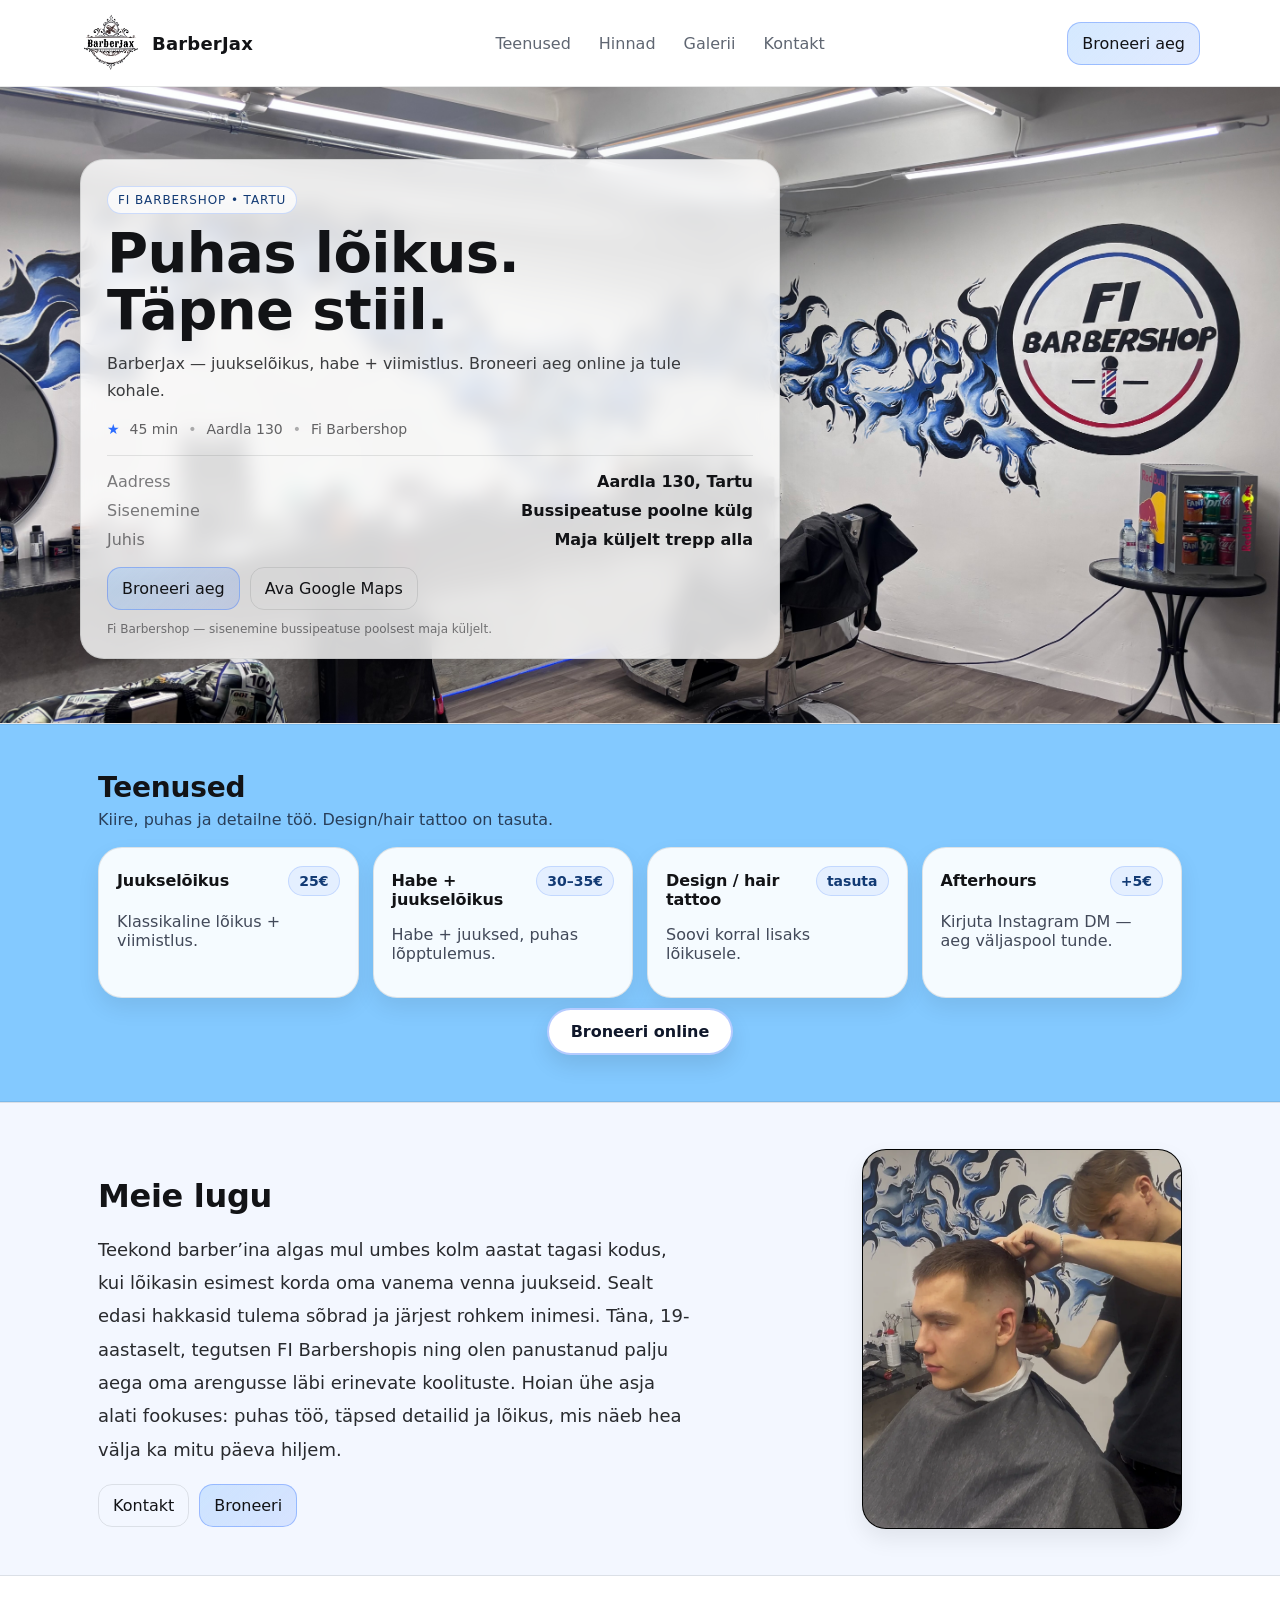
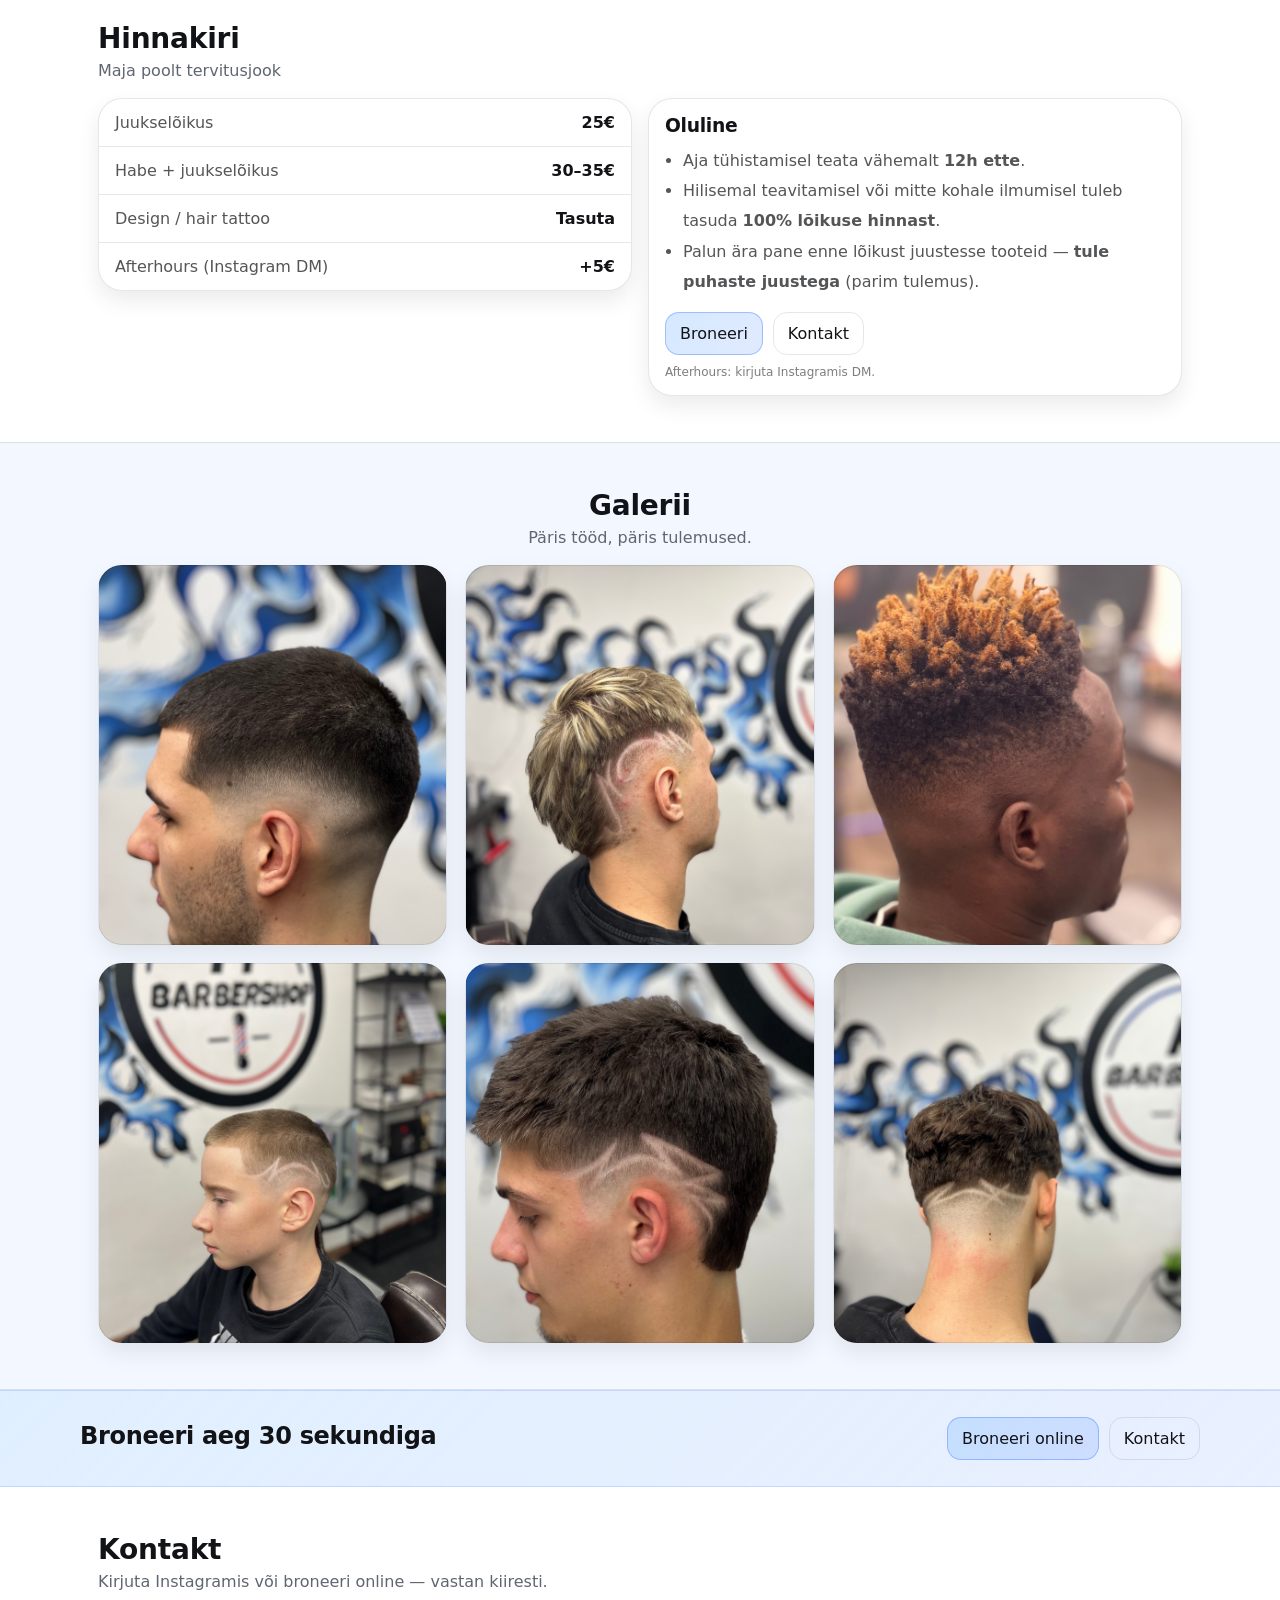
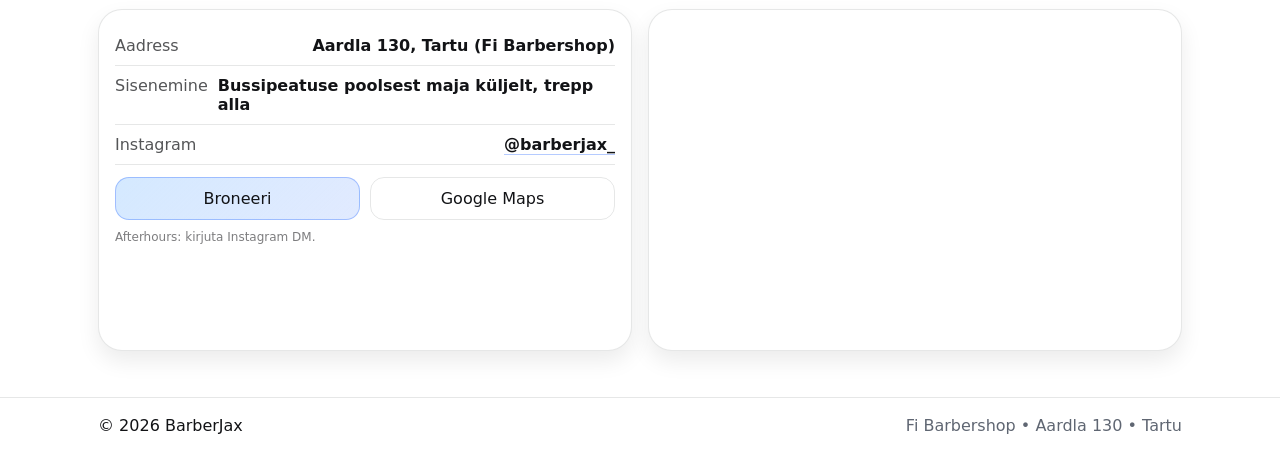
==== commit 2b8e60b2: "uuendused" ====
--- a/index.html
+++ b/index.html
@@ -46,48 +46,51 @@
 
   <!-- HERO -->
   <section class="hero">
-    <div class="hero-bg" aria-hidden="true"></div>
-
-    <div class="container hero-inner">
-      <div class="hero-left">
-        <div class="kicker">fi barbershop • tartu</div>
-        <h1>Puhas lõikus.<br/>Täpne stiil.</h1>
-        <p class="lead">
-          BarberJax — juukselõikus, habe + viimistlus.
-          Broneeri aeg online ja tule kohale.
-        </p>
-
-        <div class="row">
-          <a class="btn btn-primary" href="https://calendly.com/jakob-puu/45min" target="_blank" rel="noreferrer">Broneeri aeg</a>
-          <a class="btn btn-ghost" href="#hinnad">Vaata hindu</a>
-        </div>
-
-        <div class="meta">
-          <span class="star">★</span> <span>45 min</span>
-          <span class="dot">•</span> <span>Aardla 130</span>
-          <span class="dot">•</span> <span>Fi Barbershop</span>
-        </div>
-      </div>
-
-      <div class="hero-right">
-        <div class="info-card">
-          <div class="ic-title">Asukoht</div>
-          <div class="ic-list">
-            <div><span>Aadress</span><b>Aardla 130, Tartu</b></div>
-            <div><span>Sisenemine</span><b>Bussipeatuse poolne külg</b></div>
-            <div><span>Juhis</span><b>Maja küljelt trepp alla</b></div>
-          </div>
-
-          <div class="row" style="margin-top:10px">
-            <a class="btn btn-primary w100" href="https://calendly.com/jakob-puu/45min" target="_blank" rel="noreferrer">Broneeri kohe</a>
-            <a class="btn btn-ghost w100" href="https://www.google.com/maps/search/?api=1&query=Aardla+130+Tartu" target="_blank" rel="noreferrer">Ava Google Maps</a>
-          </div>
-
-          <div class="hint">Fi Barbershop — sisenemine bussipeatuse poolsest maja küljelt.</div>
-        </div>
-      </div>
-    </div>
-  </section>
+  <div class="hero-bg" aria-hidden="true"></div>
+
+  <div class="container hero-inner">
+    <div class="hero-left">
+      <div class="kicker">fi barbershop • tartu</div>
+
+      <h1>Puhas lõikus.<br>Täpne stiil.</h1>
+
+      <p class="lead">
+        BarberJax — juukselõikus, habe + viimistlus.
+        Broneeri aeg online ja tule kohale.
+      </p>
+
+      <div class="meta">
+        <span class="star">★</span><span>45 min</span>
+        <span class="dot">•</span><span>Aardla 130</span>
+        <span class="dot">•</span><span>Fi Barbershop</span>
+      </div>
+
+      <div class="hero-info">
+        <div class="hero-info-row">
+          <span>Aadress</span>
+          <b>Aardla 130, Tartu</b>
+        </div>
+        <div class="hero-info-row">
+          <span>Sisenemine</span>
+          <b>Bussipeatuse poolne külg</b>
+        </div>
+        <div class="hero-info-row">
+          <span>Juhis</span>
+          <b>Maja küljelt trepp alla</b>
+        </div>
+      </div>
+
+      <div class="row hero-actions">
+        <a class="btn btn-primary" href="https://calendly.com/jakob-puu/45min" target="_blank" rel="noreferrer">Broneeri aeg</a>
+        <a class="btn btn-ghost" href="https://www.google.com/maps/search/?api=1&query=Aardla+130+Tartu" target="_blank" rel="noreferrer">Ava Google Maps</a>
+      </div>
+
+      <div class="hint hero-hint">
+        Fi Barbershop — sisenemine bussipeatuse poolsest maja küljelt.
+      </div>
+    </div>
+  </div>
+</section>
 
   <!-- TEENUSED -->
   <section class="section" id="teenused">
--- a/styles.css
+++ b/styles.css
@@ -1,4 +1,3 @@
-/* styles.css (täielik sisu) */
 :root{
   --bg:#ffffff;
   --soft:#f3f7ff;
@@ -50,7 +49,6 @@
   width:62px;
   height:62px;
   object-fit:contain;
-
   border:0;
   padding:0;
   background:transparent;
@@ -112,20 +110,19 @@
   background: url("images/hero-bg.png") center/cover no-repeat;
 }
 .hero-inner{
-  position:relative; z-index:2;
-  padding:64px 0 54px;
-  display:grid;
-  grid-template-columns: 1.2fr .8fr;
-  gap:18px;
-  align-items:end;
+  position:relative;
+  z-index:2;
+  padding:72px 0 64px;
+  display:block;
 }
 .hero-left{
-  background: rgba(255,255,255,.78);
+  max-width:700px;
+  background: rgba(255,255,255,.82);
   border: 1px solid rgba(18,19,22,.10);
   border-radius: var(--r2);
-  padding: 18px 18px 16px;
-  box-shadow: var(--shadow2);
-  backdrop-filter: blur(8px);
+  padding: 26px 26px 22px;
+  box-shadow: var(--shadow);
+  backdrop-filter: blur(10px);
 }
 .kicker{
   display:inline-flex;
@@ -161,17 +158,32 @@
 .star{color:var(--gold)}
 .dot{opacity:.5}
 
-.info-card{
-  background:rgba(255,255,255,.92);
-  border:1px solid var(--line);
-  border-radius:var(--r2);
-  padding:16px;
-  box-shadow:var(--shadow);
-}
-.ic-title{font-weight:900; margin-bottom:10px}
-.ic-list{display:grid; gap:10px; margin-bottom:12px}
-.ic-list div{display:flex; justify-content:space-between; gap:10px; color:rgba(18,19,22,.75)}
-.ic-list span{color:rgba(18,19,22,.55)}
+.hero-info{
+  margin-top:18px;
+  padding-top:16px;
+  border-top:1px solid rgba(18,19,22,.10);
+  display:grid;
+  gap:10px;
+}
+.hero-info-row{
+  display:flex;
+  justify-content:space-between;
+  gap:12px;
+  color:rgba(18,19,22,.78);
+}
+.hero-info-row span{
+  color:rgba(18,19,22,.55);
+}
+.hero-info-row b{
+  color:var(--text);
+  text-align:right;
+}
+.hero-actions{
+  margin-top:18px;
+}
+.hero-hint{
+  margin-top:12px;
+}
 .hint{font-size:12px; color:rgba(18,19,22,.55)}
 
 /* SECTIONS */
@@ -236,10 +248,10 @@
   white-space:nowrap;
 }
 
-/* ✅ TEENUSED: nupp natuke allapoole */
+/* TEENUSED: nupp natuke allapoole */
 #teenused .center{ margin-top: 10px; }
 
-/* ✅ TEENUSED: ühtlane sinine taust + must tekst */
+/* TEENUSED: ühtlane sinine taust + must tekst */
 #teenused{
   background: #83c9ff;
   border-top: 1px solid rgba(0,0,0,.08);
@@ -249,7 +261,7 @@
 #teenused .muted{ color: rgba(15,23,42,.78); }
 #teenused .card{ background: rgba(255,255,255,.92); }
 
-/* ✅ TEENUSED: “Broneeri online” nupp valge */
+/* TEENUSED: “Broneeri online” nupp valge */
 #teenused .center .btn{
   background:#fff;
   color:#0f172a;
@@ -264,7 +276,7 @@
   box-shadow: 0 14px 28px rgba(0,0,0,.14);
 }
 
-/* ✅ FIX: TEENUSED kastid tagasi “nagu enne” */
+/* FIX: TEENUSED kastid tagasi “nagu enne” */
 #teenused .service-card{ min-height: unset; display: block; }
 #teenused .card{ border-color: var(--line); }
 #teenused .service-card:hover{
@@ -296,10 +308,10 @@
   justify-content:flex-end;
 }
 
-/* ✅ väiksem “story” pilt */
+/* väiksem “story” pilt */
 .story-media{
   width:100%;
-  max-width:320px;       /* <-- suurus: proovi 220–300 */
+  max-width:320px;
   aspect-ratio: 9 / 16;
   border-radius: var(--r2);
   overflow:hidden;
@@ -340,7 +352,7 @@
   object-position: 70% 50%;
 }
 
-/* (valikuline) vana about.jpg placeholder — kui enam ei kasuta, võid kustutada */
+/* vana about.jpg placeholder */
 .about-img{
   border-radius:var(--r2);
   border:1px solid var(--line);
@@ -394,7 +406,6 @@
   overflow:hidden;
   border: 1px solid var(--line);
   box-shadow: var(--shadow2);
-
   background-repeat:no-repeat;
   background-size:cover;
   background-position:50% 20%;
@@ -484,7 +495,6 @@
 @media (max-width: 980px){
   .menu{display:none}
   .burger{display:inline-flex}
-  .hero-inner{grid-template-columns:1fr}
   .cards{grid-template-columns:repeat(2,1fr)}
   .about{grid-template-columns:1fr}
   .about-media{justify-content:center}
@@ -493,14 +503,8 @@
   .contact{grid-template-columns:1fr}
   .hero h1{font-size:44px}
 }
-@media (max-width: 520px){
-  .cards{grid-template-columns:1fr}
-  .hero h1{font-size:38px}
-}
-
-/* ✅ MOBILE POLISH (telefonis ilusam) */
+
 @media (max-width: 760px){
-
   .nav-inner{padding:10px 0}
   .brand img{width:34px; height:34px}
   .brand span{font-size:16px}
@@ -510,6 +514,9 @@
     gap:14px;
     align-items:stretch;
   }
+  .hero-left{
+    padding:20px 18px 18px;
+  }
   .hero h1{
     font-size:36px;
     line-height:1.06;
@@ -518,17 +525,21 @@
   .lead{font-size:15px}
   .meta{font-size:13px}
 
-  .hero-left .row{
-    flex-direction:column;
-    align-items:stretch;
-  }
-  .hero-left .row .btn{width:100%}
-
-  .info-card{padding:14px}
-  .ic-list div{
+  .hero-info-row{
     flex-direction:column;
     align-items:flex-start;
     gap:4px;
+  }
+  .hero-info-row b{
+    text-align:left;
+  }
+
+  .hero-actions{
+    flex-direction:column;
+    align-items:stretch;
+  }
+  .hero-actions .btn{
+    width:100%;
   }
 
   .cards.services{
@@ -574,14 +585,19 @@
     align-items:flex-start;
     gap:4px;
   }
-  .crow b, .ic-list b{
+  .crow b{
     word-break:break-word;
   }
   .map iframe{min-height:260px}
+}
+
+@media (max-width: 520px){
+  .cards{grid-template-columns:1fr}
+  .hero h1{font-size:38px}
 }
 
 /* extra: kõige väiksemad telefonid */
 @media (max-width: 420px){
   .hero h1{font-size:32px}
   .kicker{font-size:11px}
-}
+}
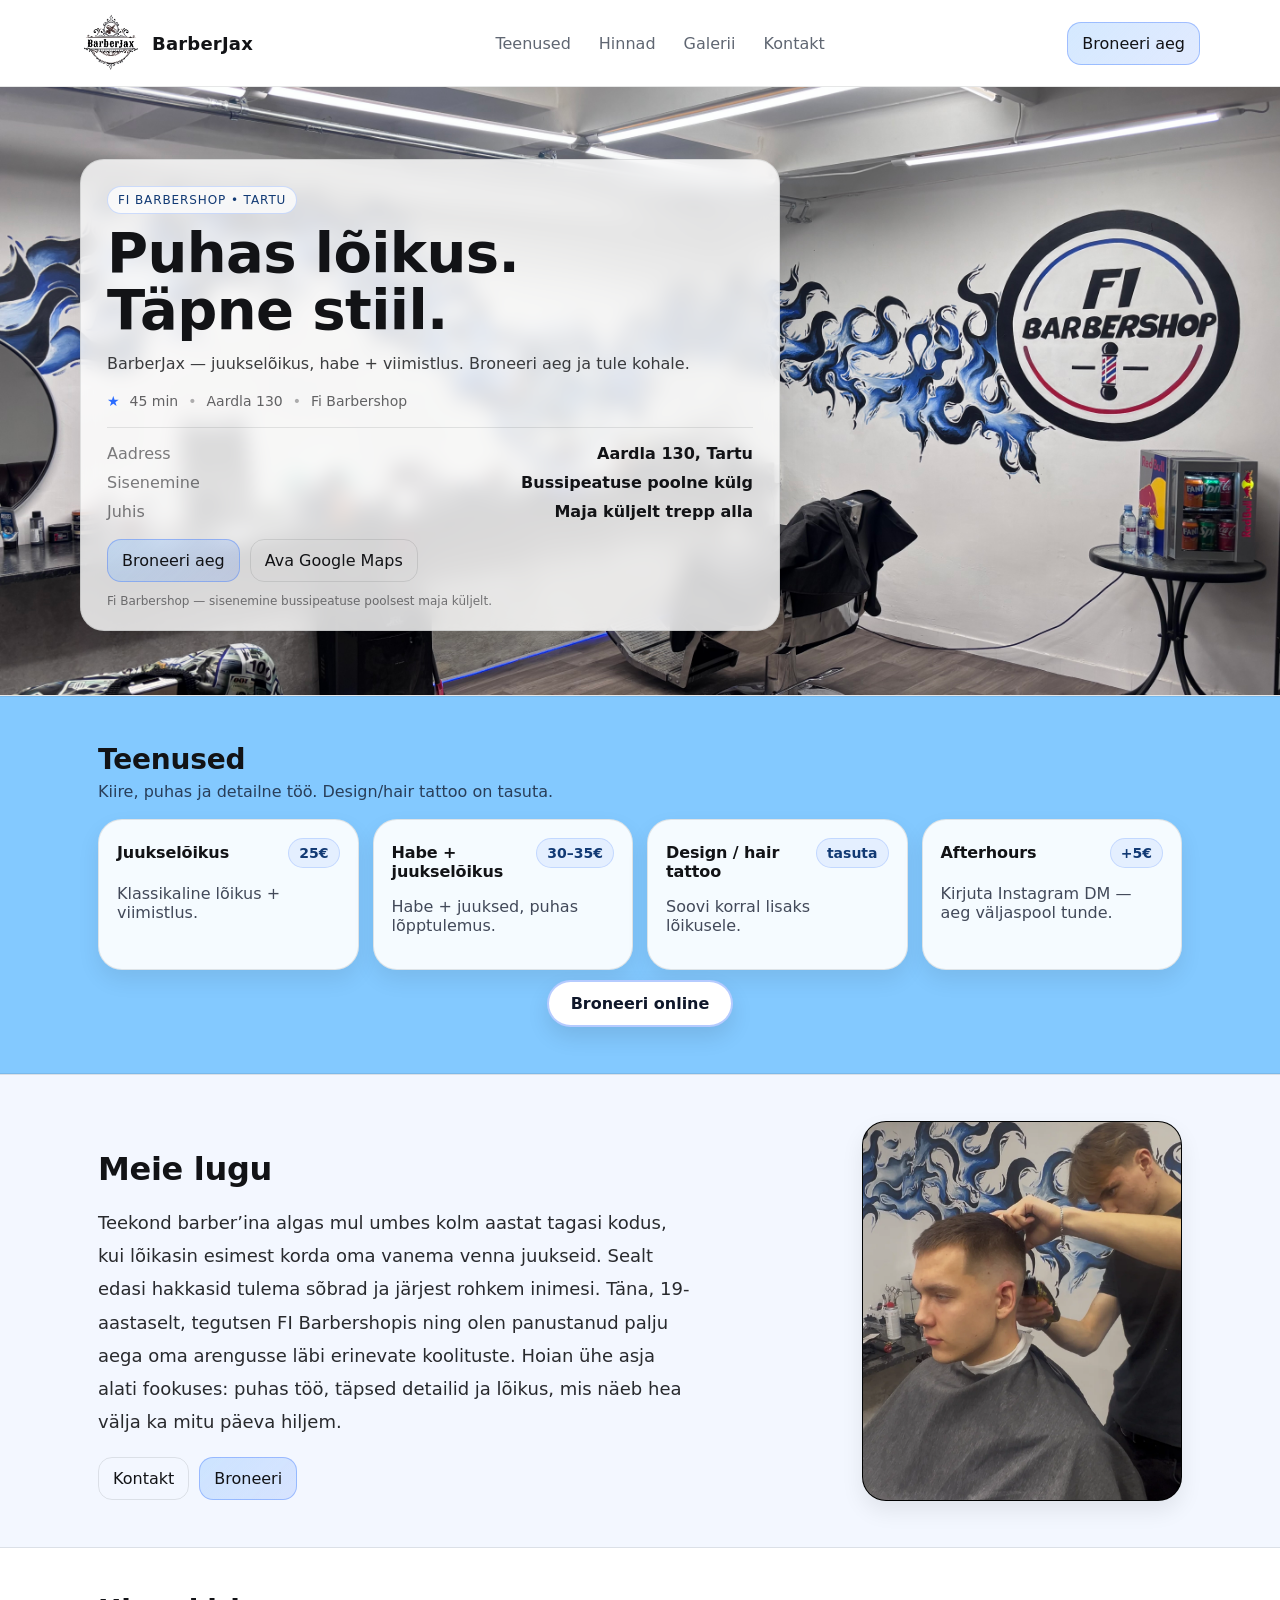
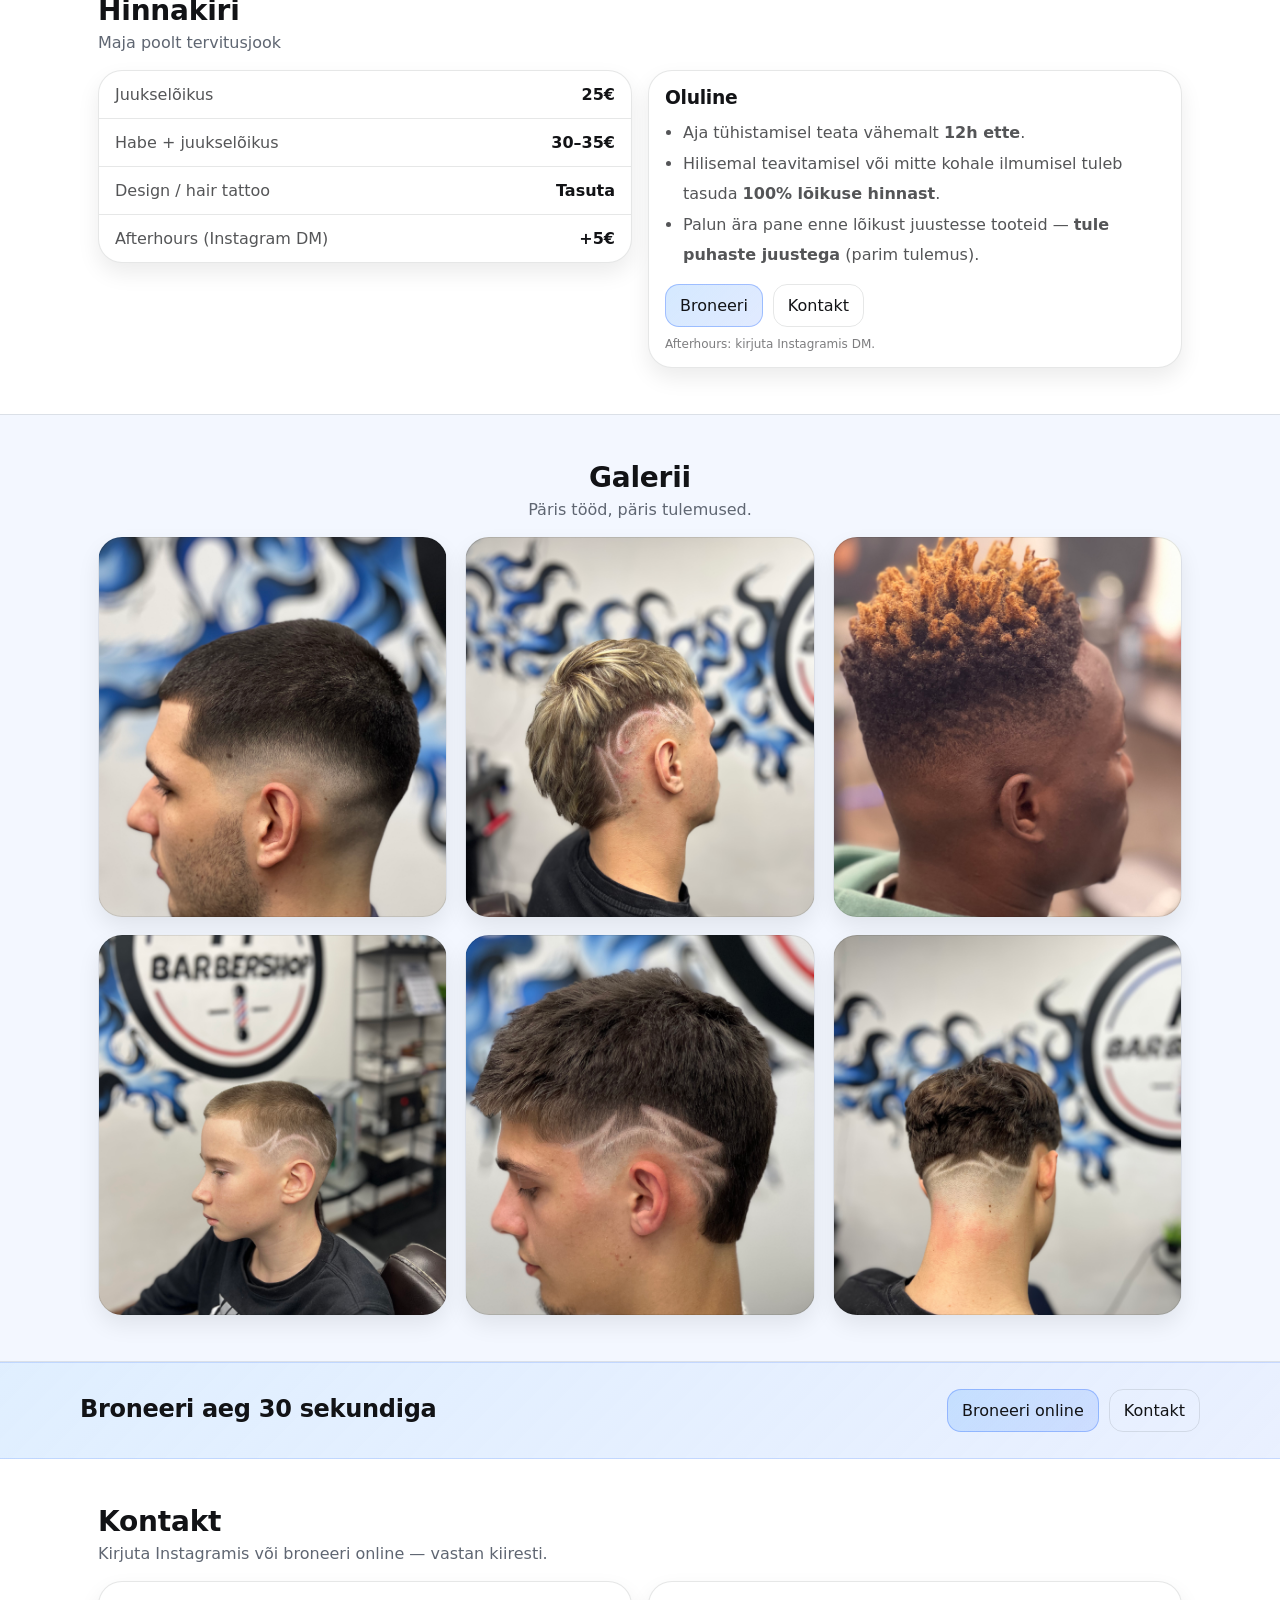
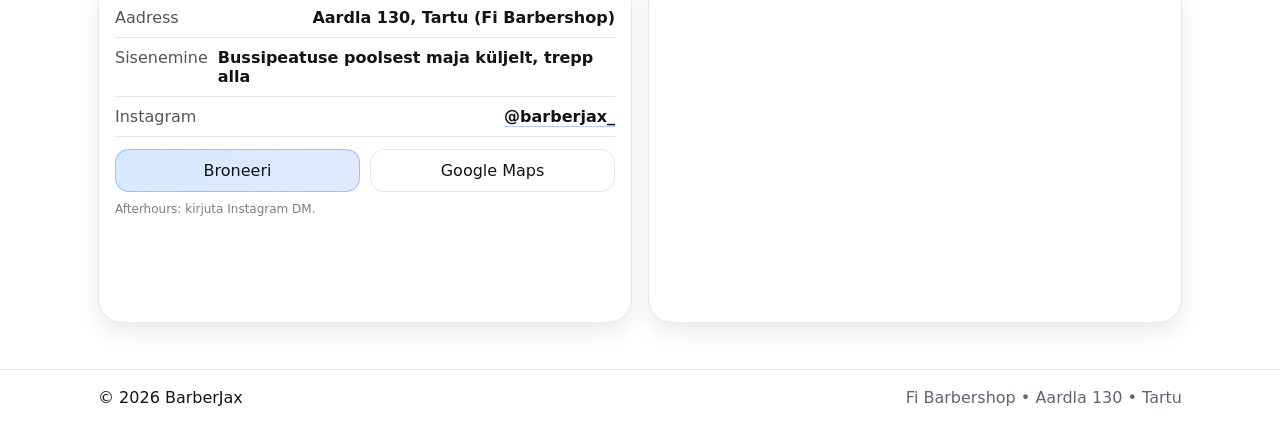
==== commit ac87749c: "sõnade parandus" ====
--- a/index.html
+++ b/index.html
@@ -56,7 +56,7 @@
 
       <p class="lead">
         BarberJax — juukselõikus, habe + viimistlus.
-        Broneeri aeg online ja tule kohale.
+        Broneeri aeg ja tule kohale.
       </p>
 
       <div class="meta">
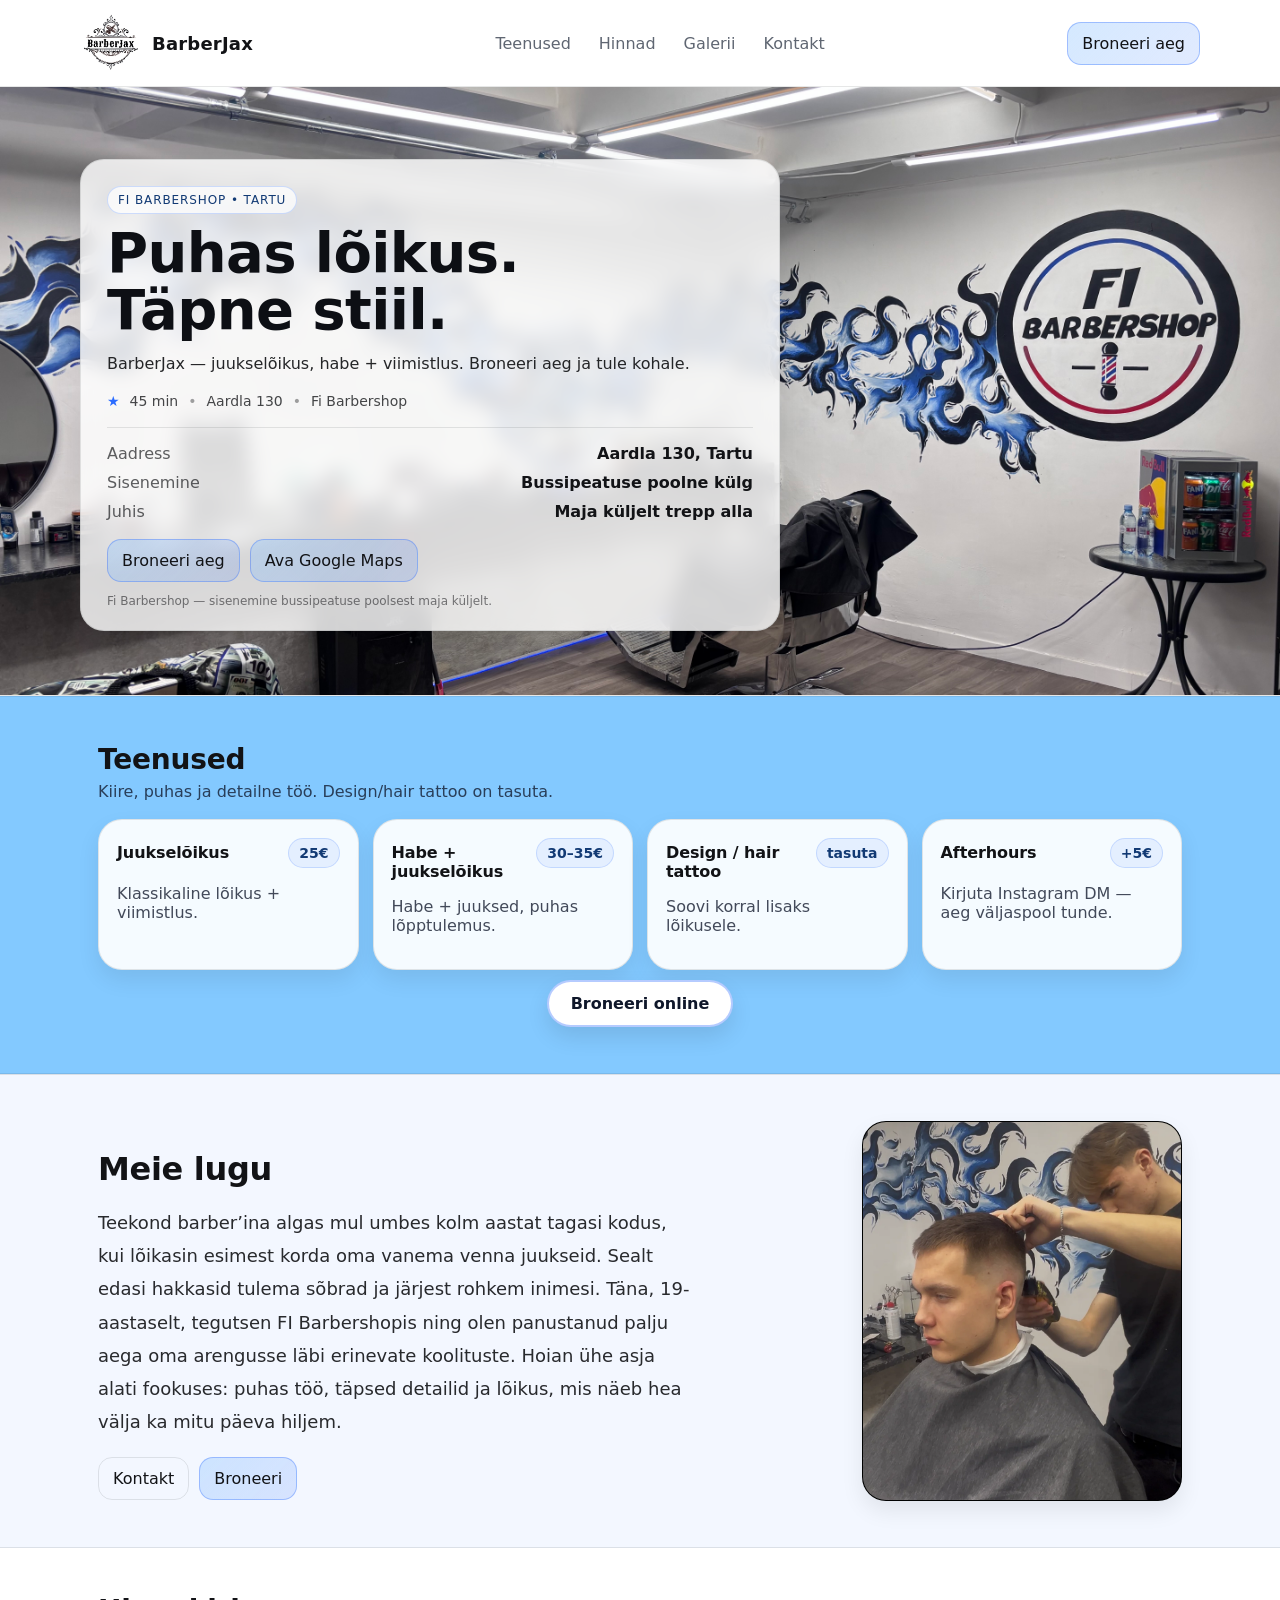
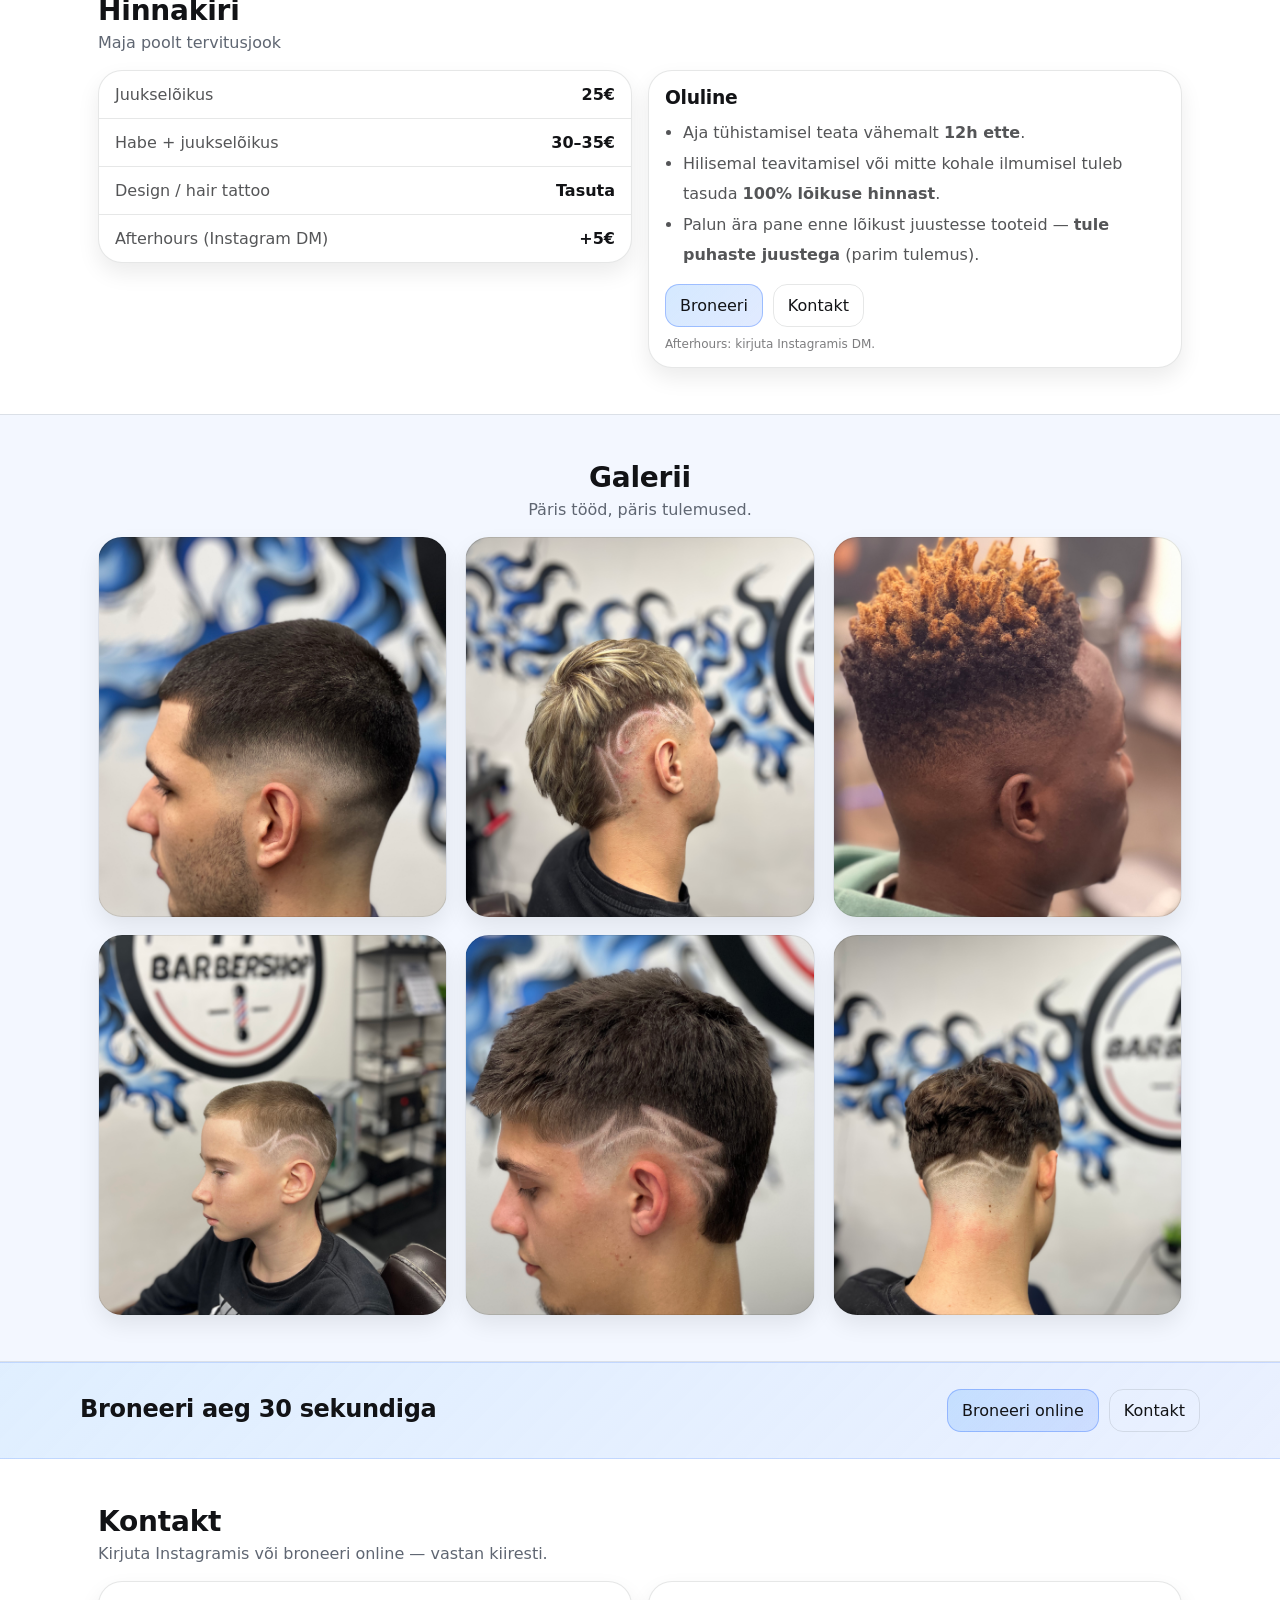
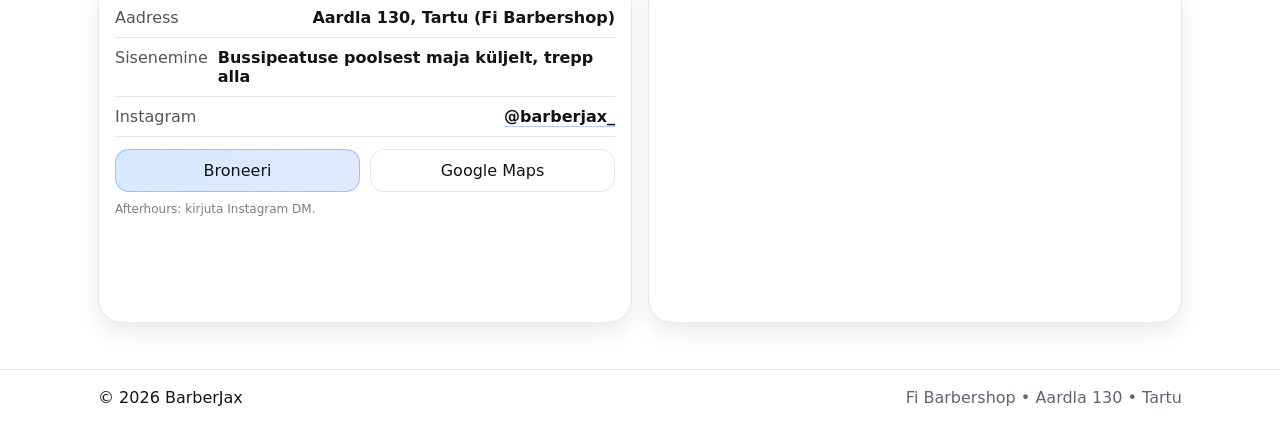
==== commit 34469ca4: "parandus" ====
--- a/index.html
+++ b/index.html
@@ -82,7 +82,7 @@
 
       <div class="row hero-actions">
         <a class="btn btn-primary" href="https://calendly.com/jakob-puu/45min" target="_blank" rel="noreferrer">Broneeri aeg</a>
-        <a class="btn btn-ghost" href="https://www.google.com/maps/search/?api=1&query=Aardla+130+Tartu" target="_blank" rel="noreferrer">Ava Google Maps</a>
+        <a class="btn btn-primary" href="https://www.google.com/maps/search/?api=1&query=Aardla+130+Tartu" target="_blank" rel="noreferrer">Ava Google Maps</a>
       </div>
 
       <div class="hint hero-hint">
--- a/styles.css
+++ b/styles.css
@@ -141,10 +141,11 @@
   line-height:1.02;
   letter-spacing:-.6px;
   margin:0 0 12px;
+  color:#0d0f14;
 }
 .lead{
   margin:0 0 16px;
-  color: rgba(18,19,22,.82);
+  color: rgba(18,19,22,.92);
   font-size:16px;
   line-height:1.7;
   max-width:58ch;
@@ -152,7 +153,7 @@
 .meta{
   margin-top:14px;
   display:flex; gap:10px; flex-wrap:wrap;
-  color:rgba(18,19,22,.65);
+  color:rgba(18,19,22,.78);
   font-size:14px;
 }
 .star{color:var(--gold)}
@@ -169,10 +170,10 @@
   display:flex;
   justify-content:space-between;
   gap:12px;
-  color:rgba(18,19,22,.78);
+  color:rgba(18,19,22,.88);
 }
 .hero-info-row span{
-  color:rgba(18,19,22,.55);
+  color:rgba(18,19,22,.68);
 }
 .hero-info-row b{
   color:var(--text);
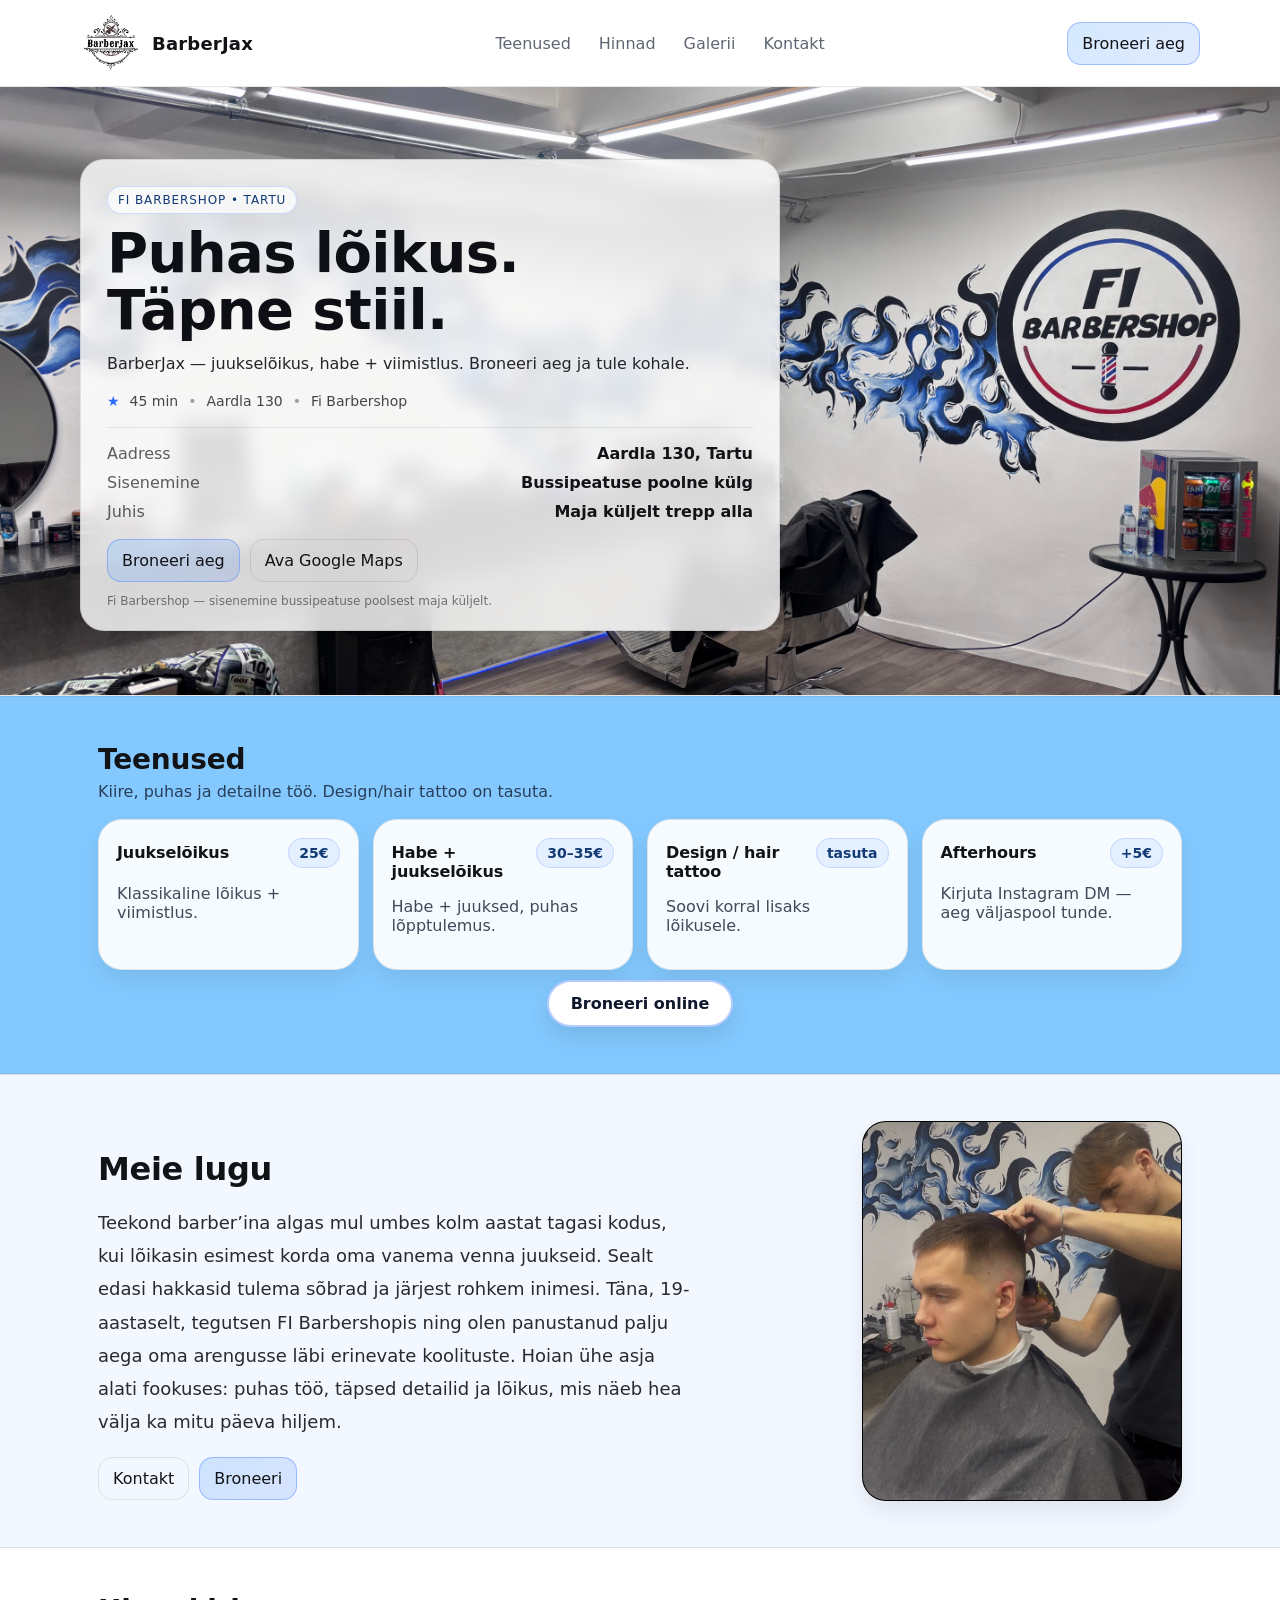
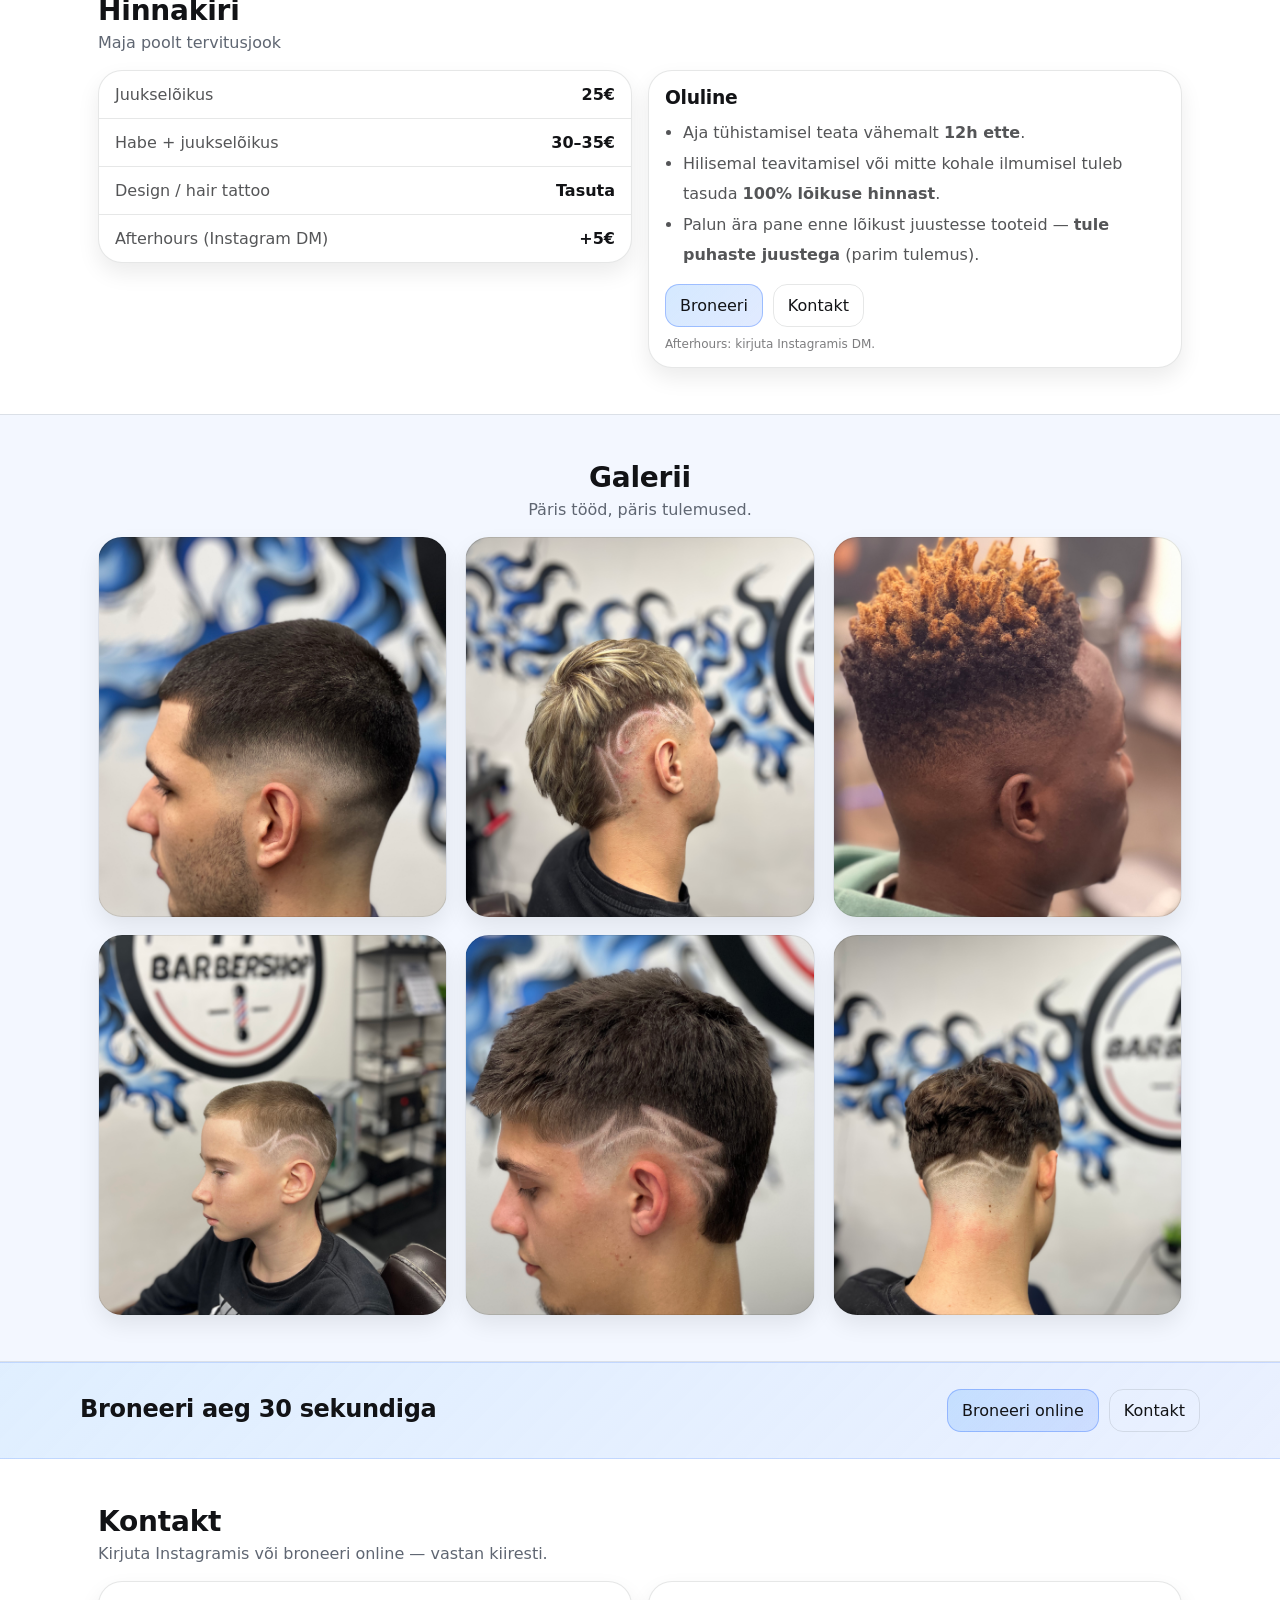
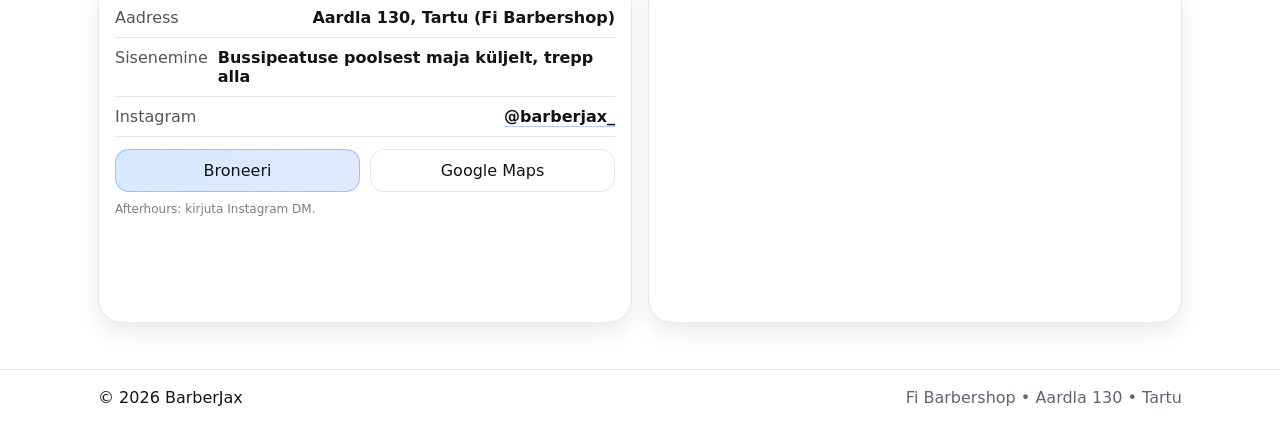
==== commit 27445ca5: "uu" ====
--- a/index.html
+++ b/index.html
@@ -82,7 +82,7 @@
 
       <div class="row hero-actions">
         <a class="btn btn-primary" href="https://calendly.com/jakob-puu/45min" target="_blank" rel="noreferrer">Broneeri aeg</a>
-        <a class="btn btn-primary" href="https://www.google.com/maps/search/?api=1&query=Aardla+130+Tartu" target="_blank" rel="noreferrer">Ava Google Maps</a>
+        <a class="btn btn-ghost" href="https://www.google.com/maps/search/?api=1&query=Aardla+130+Tartu" target="_blank" rel="noreferrer">Ava Google Maps</a>
       </div>
 
       <div class="hint hero-hint">
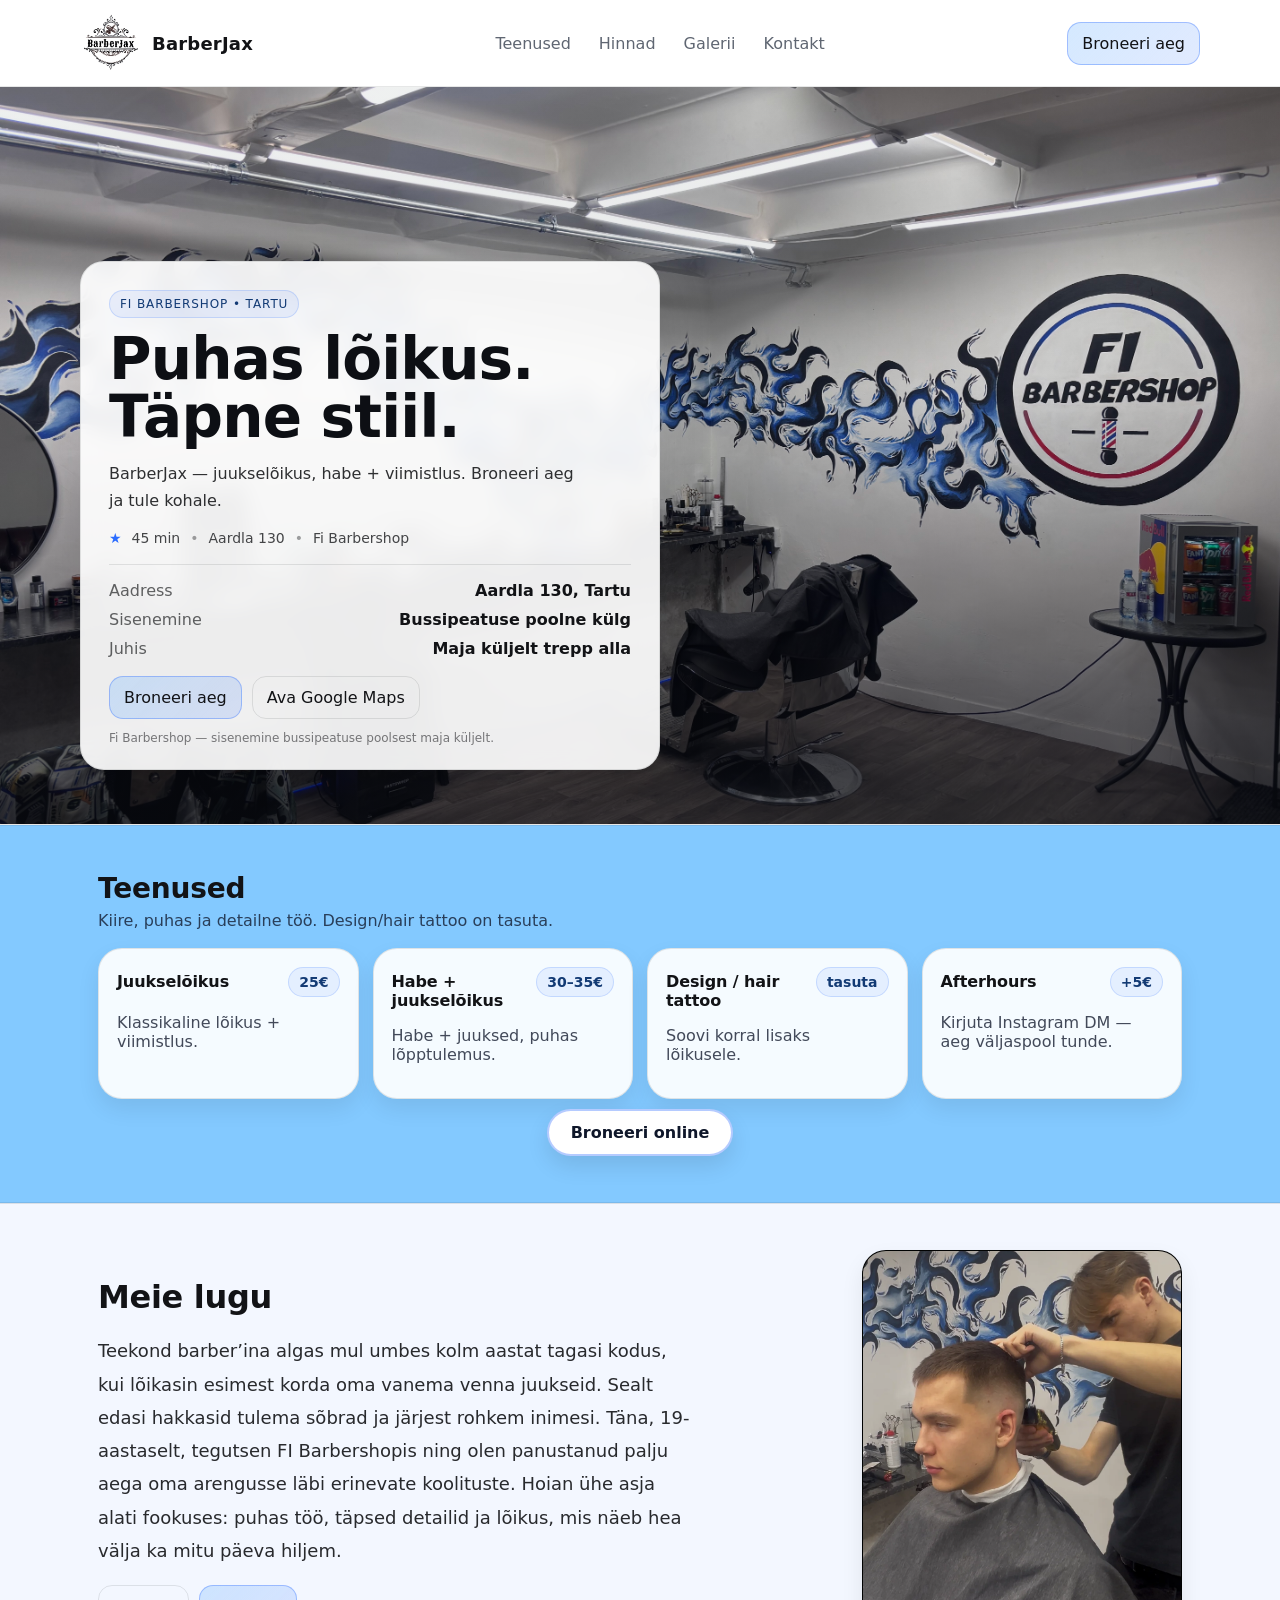
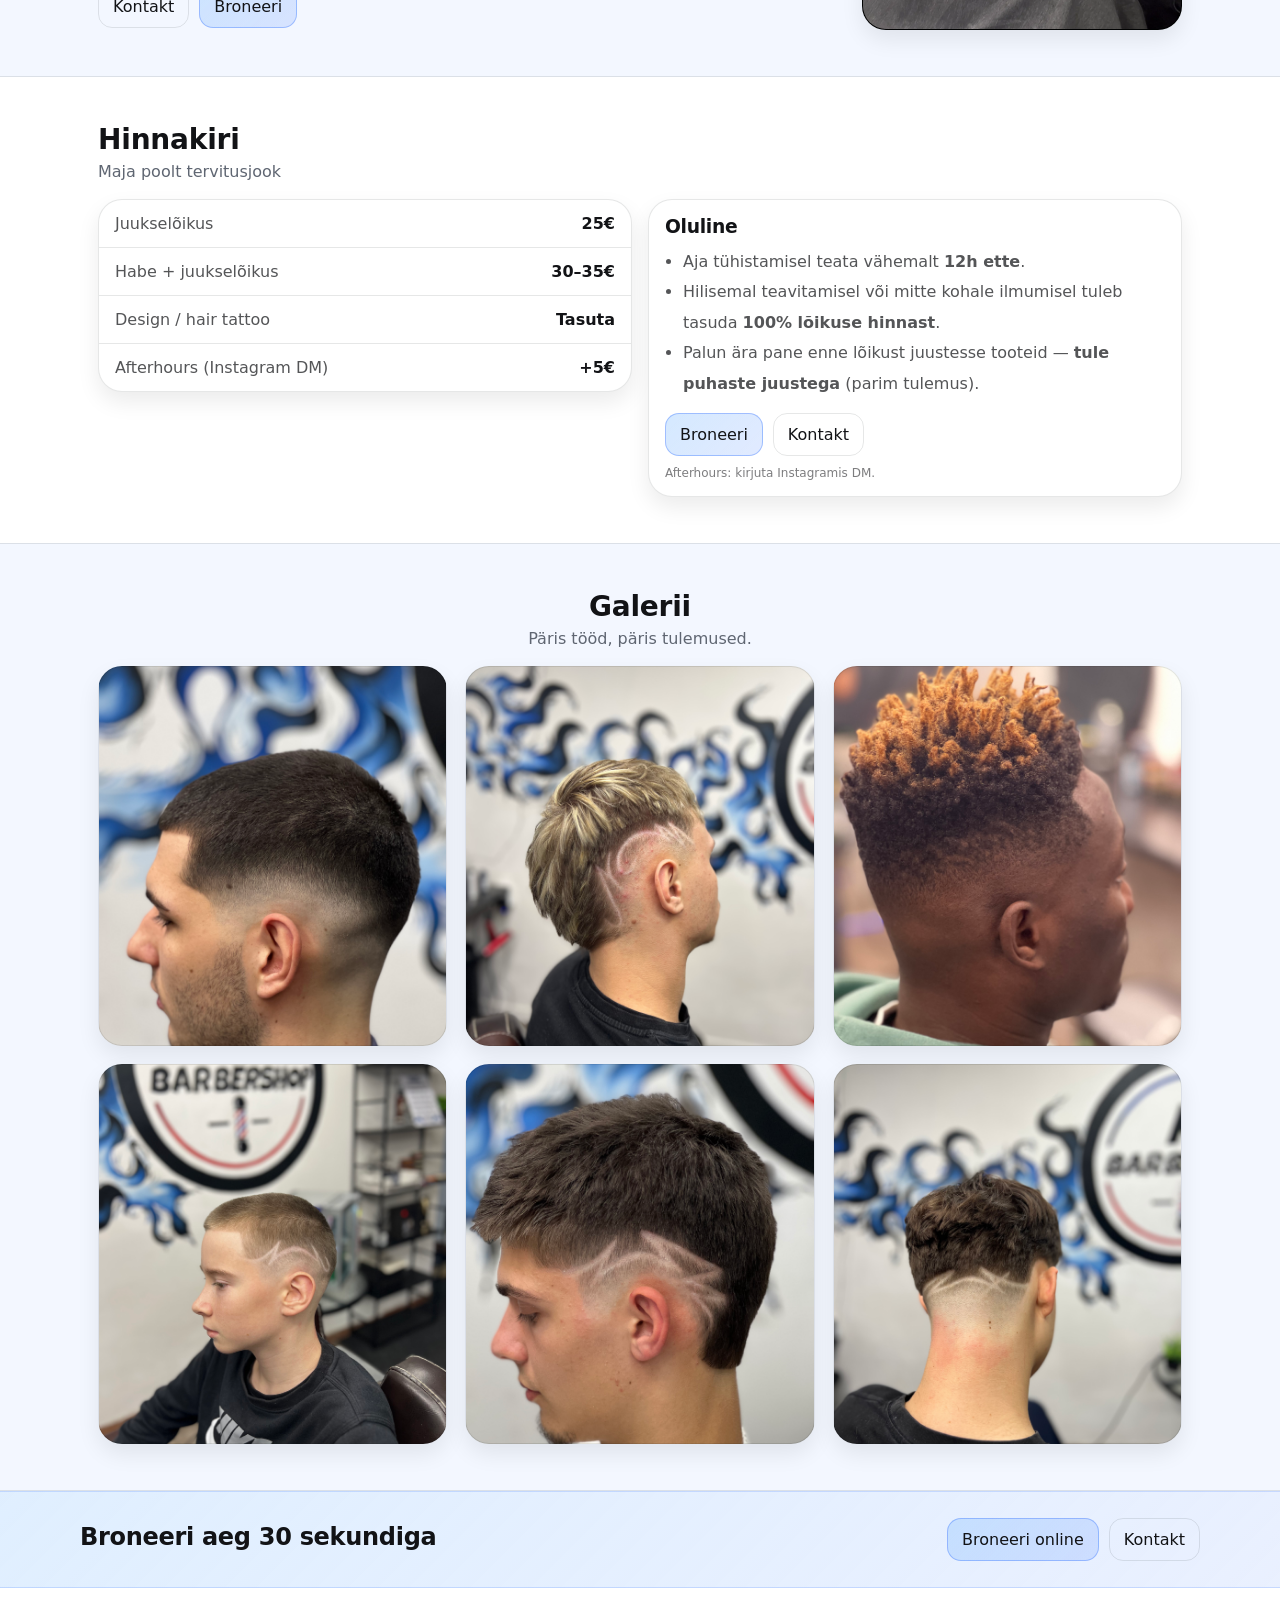
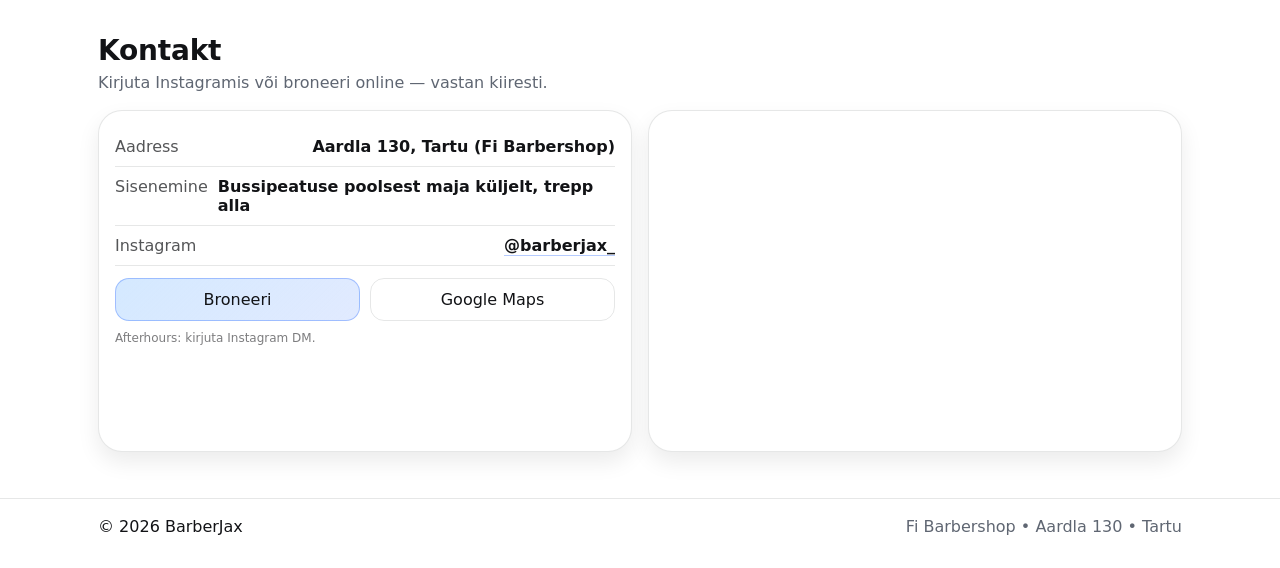
==== commit 7b94c26f: "proov" ====
--- a/index.html
+++ b/index.html
@@ -80,7 +80,7 @@
         </div>
       </div>
 
-      <div class="row hero-actions">
+      <div class="hero-actions">
         <a class="btn btn-primary" href="https://calendly.com/jakob-puu/45min" target="_blank" rel="noreferrer">Broneeri aeg</a>
         <a class="btn btn-ghost" href="https://www.google.com/maps/search/?api=1&query=Aardla+130+Tartu" target="_blank" rel="noreferrer">Ava Google Maps</a>
       </div>
--- a/styles.css
+++ b/styles.css
@@ -17,34 +17,71 @@
 
 *{box-sizing:border-box}
 html,body{height:100%}
+
 body{
   margin:0;
-  font-family: "Plus Jakarta Sans", ui-sans-serif, system-ui, -apple-system, Segoe UI, Roboto, Arial, sans-serif;
+  font-family:"Plus Jakarta Sans", ui-sans-serif, system-ui, -apple-system, Segoe UI, Roboto, Arial, sans-serif;
   background:var(--bg);
   color:var(--text);
 }
-a{color:inherit; text-decoration:none}
-.container{max-width:1120px; margin:0 auto; padding:0 18px}
+
+a{
+  color:inherit;
+  text-decoration:none;
+}
+
+img{
+  max-width:100%;
+  display:block;
+}
+
+.container{
+  max-width:1120px;
+  margin:0 auto;
+  padding:0 18px;
+}
+
 .muted{color:var(--muted)}
 .center{text-align:center}
-.row{display:flex; gap:10px; flex-wrap:wrap; align-items:center}
 .w100{width:100%}
 
-/* optional: natuke “premium” tihedam pealkiri */
-h1,h2,h3{letter-spacing:-0.3px}
+.row{
+  display:flex;
+  gap:10px;
+  flex-wrap:wrap;
+  align-items:center;
+}
+
+h1,h2,h3{
+  letter-spacing:-0.3px;
+}
 
 /* NAV */
 .nav{
-  position:sticky; top:0; z-index:50;
+  position:sticky;
+  top:0;
+  z-index:50;
   background:rgba(255,255,255,.88);
-  backdrop-filter: blur(10px);
+  backdrop-filter:blur(10px);
   border-bottom:1px solid var(--line);
 }
+
 .nav-inner{
-  display:flex; align-items:center; justify-content:space-between;
-  padding:12px 0; gap:14px;
-}
-.brand{display:flex; align-items:center; gap:10px; font-weight:900; letter-spacing:.2px}
+  display:flex;
+  align-items:center;
+  justify-content:space-between;
+  padding:12px 0;
+  gap:14px;
+}
+
+.brand{
+  display:flex;
+  align-items:center;
+  gap:10px;
+  font-weight:900;
+  letter-spacing:.2px;
+}
+
 .brand img{
   width:62px;
   height:62px;
@@ -54,16 +91,34 @@
   background:transparent;
   border-radius:0;
 }
-.brand span{font-size:18px;}
-
-.menu{display:flex; gap:8px; align-items:center}
+
+.brand span{
+  font-size:18px;
+}
+
+.menu{
+  display:flex;
+  gap:8px;
+  align-items:center;
+}
+
 .menu a{
   padding:8px 10px;
   border-radius:12px;
   color:var(--muted);
 }
-.menu a:hover{background:rgba(0,0,0,.04); color:var(--text)}
-.nav-cta{display:flex; gap:10px; align-items:center}
+
+.menu a:hover{
+  background:rgba(0,0,0,.04);
+  color:var(--text);
+}
+
+.nav-cta{
+  display:flex;
+  gap:10px;
+  align-items:center;
+}
+
 .burger{
   display:none;
   border:1px solid var(--line);
@@ -72,90 +127,131 @@
   padding:10px 12px;
   cursor:pointer;
 }
+
 .mobile{
   display:none;
   border-top:1px solid var(--line);
   padding:10px 18px 14px;
   background:#fff;
 }
-.mobile a{display:block; padding:10px 8px; border-radius:12px; color:var(--muted)}
-.mobile a:hover{background:rgba(0,0,0,.04); color:var(--text)}
-.mobile.open{display:grid; gap:6px}
+
+.mobile a{
+  display:block;
+  padding:10px 8px;
+  border-radius:12px;
+  color:var(--muted);
+}
+
+.mobile a:hover{
+  background:rgba(0,0,0,.04);
+  color:var(--text);
+}
+
+.mobile.open{
+  display:grid;
+  gap:6px;
+}
 
 /* BUTTONS */
 .btn{
-  display:inline-flex; align-items:center; justify-content:center;
+  display:inline-flex;
+  align-items:center;
+  justify-content:center;
   padding:11px 14px;
   border-radius:14px;
   border:1px solid var(--line);
   background:#fff;
   cursor:pointer;
-  transition: transform .12s ease, box-shadow .12s ease, border-color .12s ease;
-}
-.btn:hover{transform:translateY(-1px); box-shadow:var(--shadow2)}
+  transition:transform .12s ease, box-shadow .12s ease, border-color .12s ease;
+}
+
+.btn:hover{
+  transform:translateY(-1px);
+  box-shadow:var(--shadow2);
+}
+
 .btn-primary{
   border-color:rgba(43,108,255,.35);
   background:linear-gradient(135deg, rgba(143,197,255,.38), rgba(43,108,255,.14));
 }
-.btn-ghost{background:transparent}
+
+.btn-ghost{
+  background:transparent;
+}
 
 /* HERO */
 .hero{
   position:relative;
   overflow:hidden;
   border-bottom:1px solid var(--line);
-}
+  min-height:clamp(560px, 82vh, 760px);
+  display:flex;
+  align-items:flex-end;
+}
+
 .hero-bg{
-  position:absolute; inset:0;
-  background: url("images/hero-bg.png") center/cover no-repeat;
-}
+  position:absolute;
+  inset:0;
+  background:
+    linear-gradient(to top, rgba(10,12,18,.72) 0%, rgba(10,12,18,.38) 34%, rgba(10,12,18,.10) 60%, rgba(10,12,18,.06) 100%),
+    url("images/hero-bg.png") center center / cover no-repeat;
+}
+
 .hero-inner{
   position:relative;
   z-index:2;
-  padding:72px 0 64px;
-  display:block;
-}
+  width:100%;
+  padding:84px 0 54px;
+}
+
 .hero-left{
-  max-width:700px;
-  background: rgba(255,255,255,.82);
-  border: 1px solid rgba(18,19,22,.10);
-  border-radius: var(--r2);
-  padding: 26px 26px 22px;
-  box-shadow: var(--shadow);
-  backdrop-filter: blur(10px);
-}
+  max-width:580px;
+  background:rgba(255,255,255,.92);
+  border:1px solid rgba(18,19,22,.10);
+  border-radius:24px;
+  padding:28px 28px 24px;
+  box-shadow:var(--shadow);
+  backdrop-filter:blur(10px);
+}
+
 .kicker{
   display:inline-flex;
   padding:6px 10px;
   border-radius:999px;
-  background: rgba(255,255,255,.75);
-  border:1px solid rgba(43,108,255,.22);
+  background:rgba(43,108,255,.08);
+  border:1px solid rgba(43,108,255,.18);
   color:#123a74;
   font-size:12px;
   text-transform:uppercase;
   letter-spacing:.9px;
-  margin-bottom:10px;
-}
+  margin-bottom:12px;
+}
+
 .hero h1{
-  font-size:56px;
-  line-height:1.02;
-  letter-spacing:-.6px;
-  margin:0 0 12px;
+  font-size:58px;
+  line-height:1.0;
+  letter-spacing:-.8px;
+  margin:0 0 14px;
   color:#0d0f14;
 }
+
 .lead{
   margin:0 0 16px;
-  color: rgba(18,19,22,.92);
+  color:rgba(18,19,22,.88);
   font-size:16px;
   line-height:1.7;
-  max-width:58ch;
-}
+  max-width:46ch;
+}
+
 .meta{
   margin-top:14px;
-  display:flex; gap:10px; flex-wrap:wrap;
+  display:flex;
+  gap:10px;
+  flex-wrap:wrap;
   color:rgba(18,19,22,.78);
   font-size:14px;
 }
+
 .star{color:var(--gold)}
 .dot{opacity:.5}
 
@@ -166,45 +262,75 @@
   display:grid;
   gap:10px;
 }
+
 .hero-info-row{
   display:flex;
   justify-content:space-between;
   gap:12px;
   color:rgba(18,19,22,.88);
 }
+
 .hero-info-row span{
-  color:rgba(18,19,22,.68);
-}
+  color:rgba(18,19,22,.66);
+}
+
 .hero-info-row b{
   color:var(--text);
   text-align:right;
 }
+
 .hero-actions{
   margin-top:18px;
-}
+  display:flex;
+  gap:10px;
+  flex-wrap:wrap;
+}
+
 .hero-hint{
   margin-top:12px;
 }
-.hint{font-size:12px; color:rgba(18,19,22,.55)}
+
+.hint{
+  font-size:12px;
+  color:rgba(18,19,22,.55);
+}
 
 /* SECTIONS */
-.section{padding:46px 0}
+.section{
+  padding:46px 0;
+}
+
 .section.soft{
   background:var(--soft);
   border-top:1px solid var(--line);
   border-bottom:1px solid var(--line);
 }
-.section-head{margin-bottom:18px}
-.section-head.center{text-align:center}
-.section-head h2{margin:0 0 6px; font-size:28px; letter-spacing:-.2px}
-.section-head p{margin:0}
-
-/* SERVICES */
+
+.section-head{
+  margin-bottom:18px;
+}
+
+.section-head.center{
+  text-align:center;
+}
+
+.section-head h2{
+  margin:0 0 6px;
+  font-size:28px;
+  letter-spacing:-.2px;
+}
+
+.section-head p{
+  margin:0;
+}
+
+/* CARDS */
 .cards{
   display:grid;
-  grid-template-columns: repeat(4, 1fr);
+  grid-template-columns:repeat(4, 1fr);
   gap:14px;
 }
+
 .card{
   background:#fff;
   border:1px solid var(--line);
@@ -213,19 +339,22 @@
   box-shadow:var(--shadow2);
 }
 
-/* SERVICES (no icons) */
+/* SERVICES */
 .cards.services{
-  grid-template-columns: repeat(4, 1fr);
-}
+  grid-template-columns:repeat(4, 1fr);
+}
+
 .service-card{
   padding:18px;
-  transition: transform .12s ease, box-shadow .12s ease, border-color .12s ease;
-}
+  transition:transform .12s ease, box-shadow .12s ease, border-color .12s ease;
+}
+
 .service-card:hover{
-  transform: translateY(-2px);
-  box-shadow: var(--shadow);
-  border-color: rgba(43,108,255,.22);
-}
+  transform:translateY(-2px);
+  box-shadow:var(--shadow);
+  border-color:rgba(43,108,255,.22);
+}
+
 .service-top{
   display:flex;
   align-items:baseline;
@@ -233,70 +362,90 @@
   gap:12px;
   margin-bottom:6px;
 }
+
 .service-top h3{
   margin:0;
   font-size:16px;
   letter-spacing:-.1px;
 }
+
 .service-price{
   font-weight:900;
   font-size:14px;
   padding:6px 10px;
   border-radius:999px;
   border:1px solid rgba(43,108,255,.18);
-  background: rgba(43,108,255,.08);
+  background:rgba(43,108,255,.08);
   color:#123a74;
   white-space:nowrap;
 }
 
-/* TEENUSED: nupp natuke allapoole */
-#teenused .center{ margin-top: 10px; }
-
-/* TEENUSED: ühtlane sinine taust + must tekst */
+#teenused .center{
+  margin-top:10px;
+}
+
 #teenused{
-  background: #83c9ff;
-  border-top: 1px solid rgba(0,0,0,.08);
-  border-bottom: 1px solid rgba(0,0,0,.08);
-}
-#teenused, #teenused h2, #teenused h3, #teenused p{ color:#121316; }
-#teenused .muted{ color: rgba(15,23,42,.78); }
-#teenused .card{ background: rgba(255,255,255,.92); }
-
-/* TEENUSED: “Broneeri online” nupp valge */
+  background:#83c9ff;
+  border-top:1px solid rgba(0,0,0,.08);
+  border-bottom:1px solid rgba(0,0,0,.08);
+}
+
+#teenused,
+#teenused h2,
+#teenused h3,
+#teenused p{
+  color:#121316;
+}
+
+#teenused .muted{
+  color:rgba(15,23,42,.78);
+}
+
+#teenused .card{
+  background:rgba(255,255,255,.92);
+}
+
 #teenused .center .btn{
   background:#fff;
   color:#0f172a;
   font-weight:800;
-  border: 2px solid rgba(43,108,255,.35);
-  border-radius: 999px;
-  padding: 12px 22px;
-  box-shadow: 0 10px 22px rgba(0,0,0,.10);
-}
+  border:2px solid rgba(43,108,255,.35);
+  border-radius:999px;
+  padding:12px 22px;
+  box-shadow:0 10px 22px rgba(0,0,0,.10);
+}
+
 #teenused .center .btn:hover{
-  transform: translateY(-1px);
-  box-shadow: 0 14px 28px rgba(0,0,0,.14);
-}
-
-/* FIX: TEENUSED kastid tagasi “nagu enne” */
-#teenused .service-card{ min-height: unset; display: block; }
-#teenused .card{ border-color: var(--line); }
+  transform:translateY(-1px);
+  box-shadow:0 14px 28px rgba(0,0,0,.14);
+}
+
+#teenused .service-card{
+  min-height:unset;
+  display:block;
+}
+
+#teenused .card{
+  border-color:var(--line);
+}
+
 #teenused .service-card:hover{
-  transform: translateY(-2px);
-  box-shadow: var(--shadow);
-  border-color: rgba(43,108,255,.22);
-}
-
-/* old icon/price not used */
+  transform:translateY(-2px);
+  box-shadow:var(--shadow);
+  border-color:rgba(43,108,255,.22);
+}
+
 .icon{display:none}
 .price{display:none}
 
-/* ABOUT (tekst vasakul + väike püstipilt paremal) */
+/* ABOUT */
 .about{
   display:grid;
-  grid-template-columns: 1.12fr .88fr;
+  grid-template-columns:1.12fr .88fr;
   gap:22px;
   align-items:center;
 }
+
 .check{
   margin:10px 0 14px;
   padding-left:18px;
@@ -309,40 +458,39 @@
   justify-content:flex-end;
 }
 
-/* väiksem “story” pilt */
 .story-media{
   width:100%;
   max-width:320px;
-  aspect-ratio: 9 / 16;
-  border-radius: var(--r2);
+  aspect-ratio:9 / 16;
+  border-radius:var(--r2);
   overflow:hidden;
   border:1px solid var(--line);
-  box-shadow: var(--shadow2);
+  box-shadow:var(--shadow2);
   background:#000;
   margin:0;
 }
 
-/* ABOUT tekst natuke suurem ja loetavam */
 #about h2{
-  font-size: 32px;
-  margin-bottom: 10px;
+  font-size:32px;
+  margin-bottom:10px;
 }
 
 #about p.muted{
-  font-size: 18px;
-  line-height: 1.85;
-  max-width: 70ch;
-  color: rgba(18,19,22,.90);
+  font-size:18px;
+  line-height:1.85;
+  max-width:70ch;
+  color:rgba(18,19,22,.90);
 }
 
 #about .check{
-  font-size: 15.5px;
-  line-height: 1.9;
-}
-
-/* “lagi” kõrgusele desktopis */
+  font-size:15.5px;
+  line-height:1.9;
+}
+
 @media (min-width: 981px){
-  .story-media{ max-height:380px; }
+  .story-media{
+    max-height:380px;
+  }
 }
 
 .story-media img{
@@ -350,14 +498,13 @@
   height:100%;
   display:block;
   object-fit:cover;
-  object-position: 70% 50%;
-}
-
-/* vana about.jpg placeholder */
+  object-position:70% 50%;
+}
+
 .about-img{
   border-radius:var(--r2);
   border:1px solid var(--line);
-  background: url("images/about.jpg") center/cover no-repeat;
+  background:url("images/about.jpg") center/cover no-repeat;
   box-shadow:var(--shadow);
   min-height:280px;
 }
@@ -365,10 +512,11 @@
 /* PRICES + RULES */
 .prices-wrap{
   display:grid;
-  grid-template-columns: 1fr 1fr;
+  grid-template-columns:1fr 1fr;
   gap:16px;
   align-items:start;
 }
+
 .price-box{
   background:#fff;
   border:1px solid var(--line);
@@ -376,14 +524,24 @@
   box-shadow:var(--shadow2);
   overflow:hidden;
 }
+
 .price-row{
-  display:flex; justify-content:space-between; gap:10px;
+  display:flex;
+  justify-content:space-between;
+  gap:10px;
   padding:14px 16px;
   border-bottom:1px solid var(--line);
   color:rgba(18,19,22,.72);
 }
-.price-row:last-child{border-bottom:0}
-.price-row b{color:var(--text)}
+
+.price-row:last-child{
+  border-bottom:0;
+}
+
+.price-row b{
+  color:var(--text);
+}
+
 .rules{
   background:#fff;
   border:1px solid var(--line);
@@ -391,32 +549,59 @@
   box-shadow:var(--shadow2);
   padding:16px;
 }
-.rules h3{margin:0 0 8px}
+
+.rules h3{
+  margin:0 0 8px;
+}
 
 /* GALLERY */
 .gallery{
   display:grid;
-  grid-template-columns: repeat(3, 1fr);
+  grid-template-columns:repeat(3, 1fr);
   gap:18px;
 }
+
 .g{
   display:block;
   width:100%;
-  height: clamp(380px, 28vw, 620px);
-  border-radius: var(--r2);
+  height:clamp(380px, 28vw, 620px);
+  border-radius:var(--r2);
   overflow:hidden;
-  border: 1px solid var(--line);
-  box-shadow: var(--shadow2);
+  border:1px solid var(--line);
+  box-shadow:var(--shadow2);
   background-repeat:no-repeat;
   background-size:cover;
-  background-position:50% 20%;
-}
-.g1{background-image:url("images/g1.jpg")}
-.g2{background-image:url("images/g2.jpg")}
-.g3{background-image:url("images/g3.jpg")}
-.g4{background-image:url("images/g4.jpg")}
-.g5{background-image:url("images/g5.jpg")}
-.g6{background-image:url("images/g6.jpg")}
+}
+
+.g1{
+  background-image:url("images/g1.jpg");
+  background-position:center 18%;
+}
+
+.g2{
+  background-image:url("images/g2.jpg");
+  background-position:center 30%;
+}
+
+.g3{
+  background-image:url("images/g3.jpg");
+  background-position:center 22%;
+}
+
+.g4{
+  background-image:url("images/g4.jpg");
+  background-position:center 40%;
+}
+
+.g5{
+  background-image:url("images/g5.jpg");
+  background-position:center 24%;
+}
+
+.g6{
+  background-image:url("images/g6.jpg");
+  background-position:center 35%;
+}
 
 /* CTA */
 .cta{
@@ -424,21 +609,33 @@
   border-top:1px solid rgba(43,108,255,.18);
   border-bottom:1px solid rgba(43,108,255,.18);
 }
+
 .cta-inner{
   padding:26px 0;
-  display:flex; align-items:center; justify-content:space-between;
-  gap:14px; flex-wrap:wrap;
-}
-.cta-inner h2{margin:0 0 4px; font-size:24px}
-.cta-inner p{margin:0}
+  display:flex;
+  align-items:center;
+  justify-content:space-between;
+  gap:14px;
+  flex-wrap:wrap;
+}
+
+.cta-inner h2{
+  margin:0 0 4px;
+  font-size:24px;
+}
+
+.cta-inner p{
+  margin:0;
+}
 
 /* CONTACT */
 .contact{
   display:grid;
-  grid-template-columns: 1fr 1fr;
+  grid-template-columns:1fr 1fr;
   gap:16px;
   align-items:stretch;
 }
+
 .contact-card{
   background:#fff;
   border:1px solid var(--line);
@@ -446,27 +643,42 @@
   padding:16px;
   box-shadow:var(--shadow2);
 }
+
 .crow{
-  display:flex; justify-content:space-between; gap:10px;
+  display:flex;
+  justify-content:space-between;
+  gap:10px;
   padding:10px 0;
   border-bottom:1px solid var(--line);
   color:rgba(18,19,22,.72);
 }
-.crow:last-child{border-bottom:0}
-.crow b{color:var(--text)}
-.contact-actions{margin-top:12px}
-.contact-actions .btn{flex:1}
+
+.crow:last-child{
+  border-bottom:0;
+}
+
+.crow b{
+  color:var(--text);
+}
+
+.contact-actions{
+  margin-top:12px;
+}
+
+.contact-actions .btn{
+  flex:1;
+}
 
 .ig{
-  color: var(--text);
-  text-decoration: none;
-  border-bottom: 1px solid rgba(43,108,255,.35);
-}
+  color:var(--text);
+  text-decoration:none;
+  border-bottom:1px solid rgba(43,108,255,.35);
+}
+
 .ig:hover{
-  border-bottom-color: rgba(43,108,255,.75);
-}
-
-/* map like card */
+  border-bottom-color:rgba(43,108,255,.75);
+}
+
 .map{
   background:#fff;
   border:1px solid var(--line);
@@ -474,6 +686,7 @@
   box-shadow:var(--shadow2);
   overflow:hidden;
 }
+
 .map iframe{
   width:100%;
   height:100%;
@@ -487,8 +700,11 @@
   border-top:1px solid var(--line);
   padding:18px 0 32px;
 }
+
 .footer-inner{
-  display:flex; justify-content:space-between; gap:12px;
+  display:flex;
+  justify-content:space-between;
+  gap:12px;
   flex-wrap:wrap;
 }
 
@@ -506,99 +722,351 @@
 }
 
 @media (max-width: 760px){
-  .nav-inner{padding:10px 0}
-  .brand img{width:34px; height:34px}
-  .brand span{font-size:16px}
+  .container{
+    padding:0 16px;
+  }
+
+  .section{
+    padding:34px 0;
+  }
+
+  .nav-inner{
+    padding:10px 0;
+  }
+
+  .brand img{
+    width:38px;
+    height:38px;
+  }
+
+  .brand span{
+    font-size:16px;
+  }
+
+  .nav-cta .btn{
+    display:none;
+  }
+
+  .burger{
+    display:inline-flex;
+    padding:8px 10px;
+  }
+
+  .mobile{
+    padding:10px 16px 14px;
+  }
+
+  .hero{
+    min-height:auto;
+    display:block;
+  }
+
+  .hero-bg{
+    background:
+      linear-gradient(to top, rgba(10,12,18,.76) 0%, rgba(10,12,18,.40) 38%, rgba(10,12,18,.12) 68%, rgba(10,12,18,.08) 100%),
+      url("images/hero-bg.png") 58% center / cover no-repeat;
+  }
 
   .hero-inner{
-    padding:44px 0 32px;
-    gap:14px;
-    align-items:stretch;
-  }
+    padding:300px 0 20px;
+  }
+
   .hero-left{
-    padding:20px 18px 18px;
-  }
+    max-width:100%;
+    padding:18px 16px 16px;
+    border-radius:20px;
+    background:rgba(255,255,255,.96);
+  }
+
+  .kicker{
+    font-size:10px;
+    letter-spacing:.7px;
+    margin-bottom:8px;
+  }
+
   .hero h1{
-    font-size:36px;
-    line-height:1.06;
-    margin-bottom:10px;
-  }
-  .lead{font-size:15px}
-  .meta{font-size:13px}
+    font-size:30px;
+    line-height:1.08;
+    margin:0 0 10px;
+  }
+
+  .lead{
+    font-size:14px;
+    line-height:1.6;
+    margin:0 0 12px;
+  }
+
+  .meta{
+    font-size:12px;
+    gap:7px;
+    margin-top:10px;
+  }
+
+  .hero-info{
+    margin-top:12px;
+    padding-top:12px;
+    gap:8px;
+  }
 
   .hero-info-row{
     flex-direction:column;
     align-items:flex-start;
-    gap:4px;
-  }
+    gap:2px;
+  }
+
+  .hero-info-row span{
+    font-size:12.5px;
+  }
+
   .hero-info-row b{
     text-align:left;
+    font-size:14px;
   }
 
   .hero-actions{
+    margin-top:14px;
+    display:grid;
+    gap:10px;
+  }
+
+  .hero-actions .btn{
+    width:100%;
+  }
+
+  .hero-hint{
+    margin-top:10px;
+  }
+
+  .section-head{
+    margin-bottom:14px;
+  }
+
+  .section-head h2{
+    font-size:24px;
+    line-height:1.15;
+  }
+
+  .section-head p{
+    font-size:14px;
+    line-height:1.55;
+  }
+
+  .cards.services{
+    grid-template-columns:1fr;
+    gap:12px;
+  }
+
+  .service-card{
+    padding:16px;
+  }
+
+  .service-top{
+    gap:10px;
+  }
+
+  .service-top h3{
+    font-size:15px;
+  }
+
+  .service-price{
+    font-size:13px;
+    padding:5px 9px;
+  }
+
+  #teenused .center .btn{
+    width:100%;
+    max-width:none;
+  }
+
+  .about{
+    grid-template-columns:1fr;
+    gap:16px;
+  }
+
+  .about-media{
+    justify-content:center;
+  }
+
+  #about h2{
+    font-size:26px;
+  }
+
+  #about p.muted{
+    font-size:15px;
+    line-height:1.7;
+  }
+
+  #about .check{
+    font-size:14px;
+    line-height:1.75;
+    padding-left:16px;
+  }
+
+  .about .row,
+  .rules .row,
+  .cta-inner .row,
+  .contact-actions .row{
     flex-direction:column;
     align-items:stretch;
   }
-  .hero-actions .btn{
+
+  .about .row .btn,
+  .rules .row .btn,
+  .cta-inner .row .btn,
+  .contact-actions .btn{
     width:100%;
   }
 
-  .cards.services{
-    grid-template-columns: 1fr;
-  }
-
-  #teenused .center .btn{
+  .story-media{
+    max-width:100%;
     width:100%;
-    max-width:420px;
-  }
-
-  .about .row{
-    flex-direction:column;
-    align-items:stretch;
-  }
-  .about .row .btn{width:100%}
-
-  .rules .row{
-    flex-direction:column;
-    align-items:stretch;
-  }
-  .rules .row .btn{width:100%}
-
-  .gallery{gap:12px}
+    max-height:360px;
+  }
+
+  .prices-wrap,
+  .contact{
+    grid-template-columns:1fr;
+    gap:12px;
+  }
+
+  .price-row{
+    padding:12px 14px;
+    font-size:14px;
+  }
+
+  .rules{
+    padding:14px;
+  }
+
+  .gallery{
+    grid-template-columns:1fr 1fr;
+    gap:10px;
+  }
+
   .g{
-    height: clamp(240px, 52vw, 360px);
-    background-position:center;
+    height:180px;
   }
 
   .cta-inner{
+    padding:22px 0;
     flex-direction:column;
     align-items:flex-start;
   }
-  .cta-inner .row{
-    width:100%;
-    flex-direction:column;
-    align-items:stretch;
-  }
-  .cta-inner .row .btn{width:100%}
+
+  .cta-inner h2{
+    font-size:22px;
+  }
+
+  .cta-inner p{
+    font-size:14px;
+    line-height:1.55;
+  }
+
+  .contact-card{
+    padding:14px;
+  }
 
   .crow{
     flex-direction:column;
     align-items:flex-start;
     gap:4px;
-  }
+    padding:9px 0;
+  }
+
+  .crow span,
+  .crow b{
+    font-size:14px;
+  }
+
   .crow b{
     word-break:break-word;
   }
-  .map iframe{min-height:260px}
+
+  .contact-actions{
+    margin-top:10px;
+  }
+
+  .map iframe{
+    min-height:240px;
+  }
+
+  .footer{
+    padding:16px 0 24px;
+  }
+
+  .footer-inner{
+    flex-direction:column;
+    gap:8px;
+  }
 }
 
 @media (max-width: 520px){
-  .cards{grid-template-columns:1fr}
-  .hero h1{font-size:38px}
-}
-
-/* extra: kõige väiksemad telefonid */
+  .cards{
+    grid-template-columns:1fr;
+  }
+
+  .hero h1{
+    font-size:28px;
+  }
+
+  .hero-left{
+    padding:17px 15px 15px;
+  }
+
+  .lead{
+    font-size:13.5px;
+  }
+
+  .section-head h2{
+    font-size:22px;
+  }
+
+  .service-top{
+    flex-direction:column;
+    align-items:flex-start;
+  }
+
+  .service-price{
+    align-self:flex-start;
+  }
+
+  .gallery{
+    grid-template-columns:1fr;
+    gap:12px;
+  }
+
+  .g{
+    height:240px;
+  }
+}
+
 @media (max-width: 420px){
-  .hero h1{font-size:32px}
-  .kicker{font-size:11px}
+  .container{
+    padding:0 14px;
+  }
+
+  .hero-inner{
+    padding:260px 0 18px;
+  }
+
+  .hero h1{
+    font-size:26px;
+  }
+
+  .kicker{
+    font-size:10px;
+  }
+
+  .btn{
+    padding:10px 12px;
+    font-size:14px;
+  }
+
+  .section{
+    padding:28px 0;
+  }
+
+  .map iframe{
+    min-height:220px;
+  }
 }
